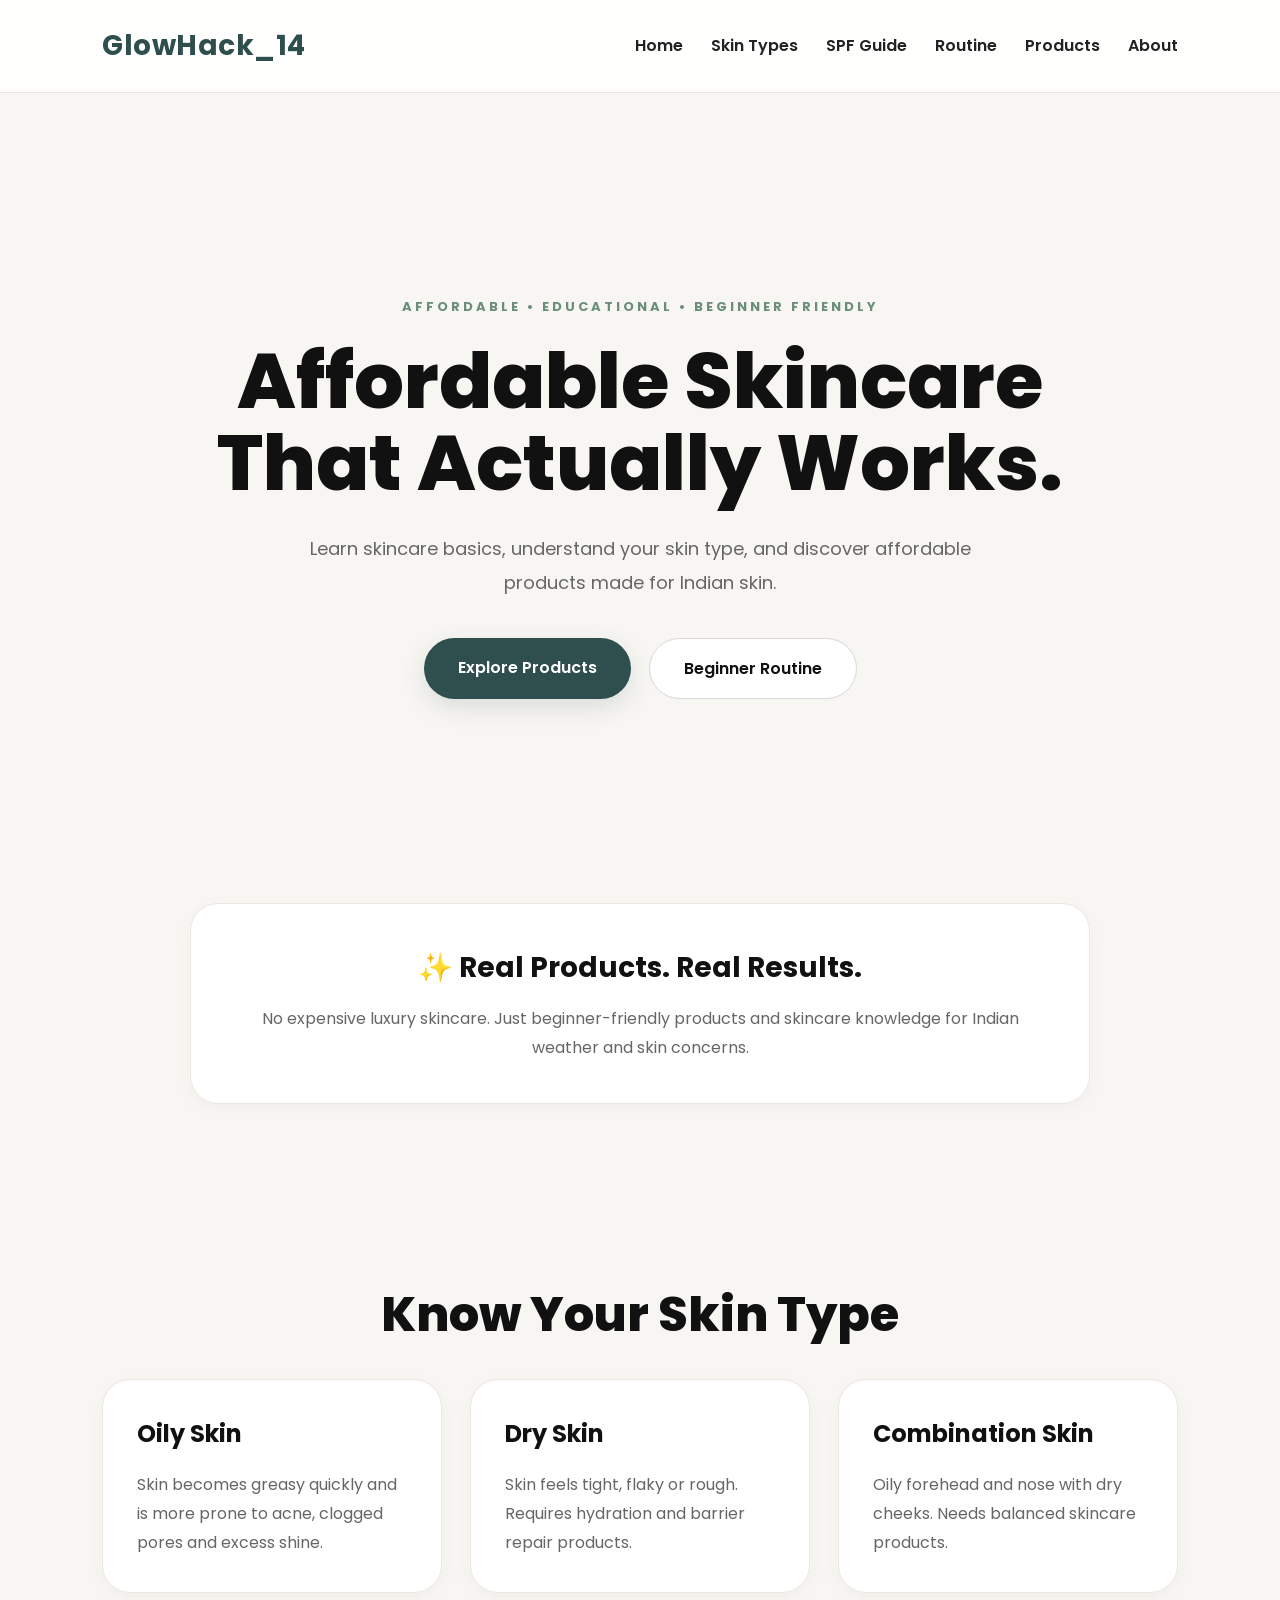
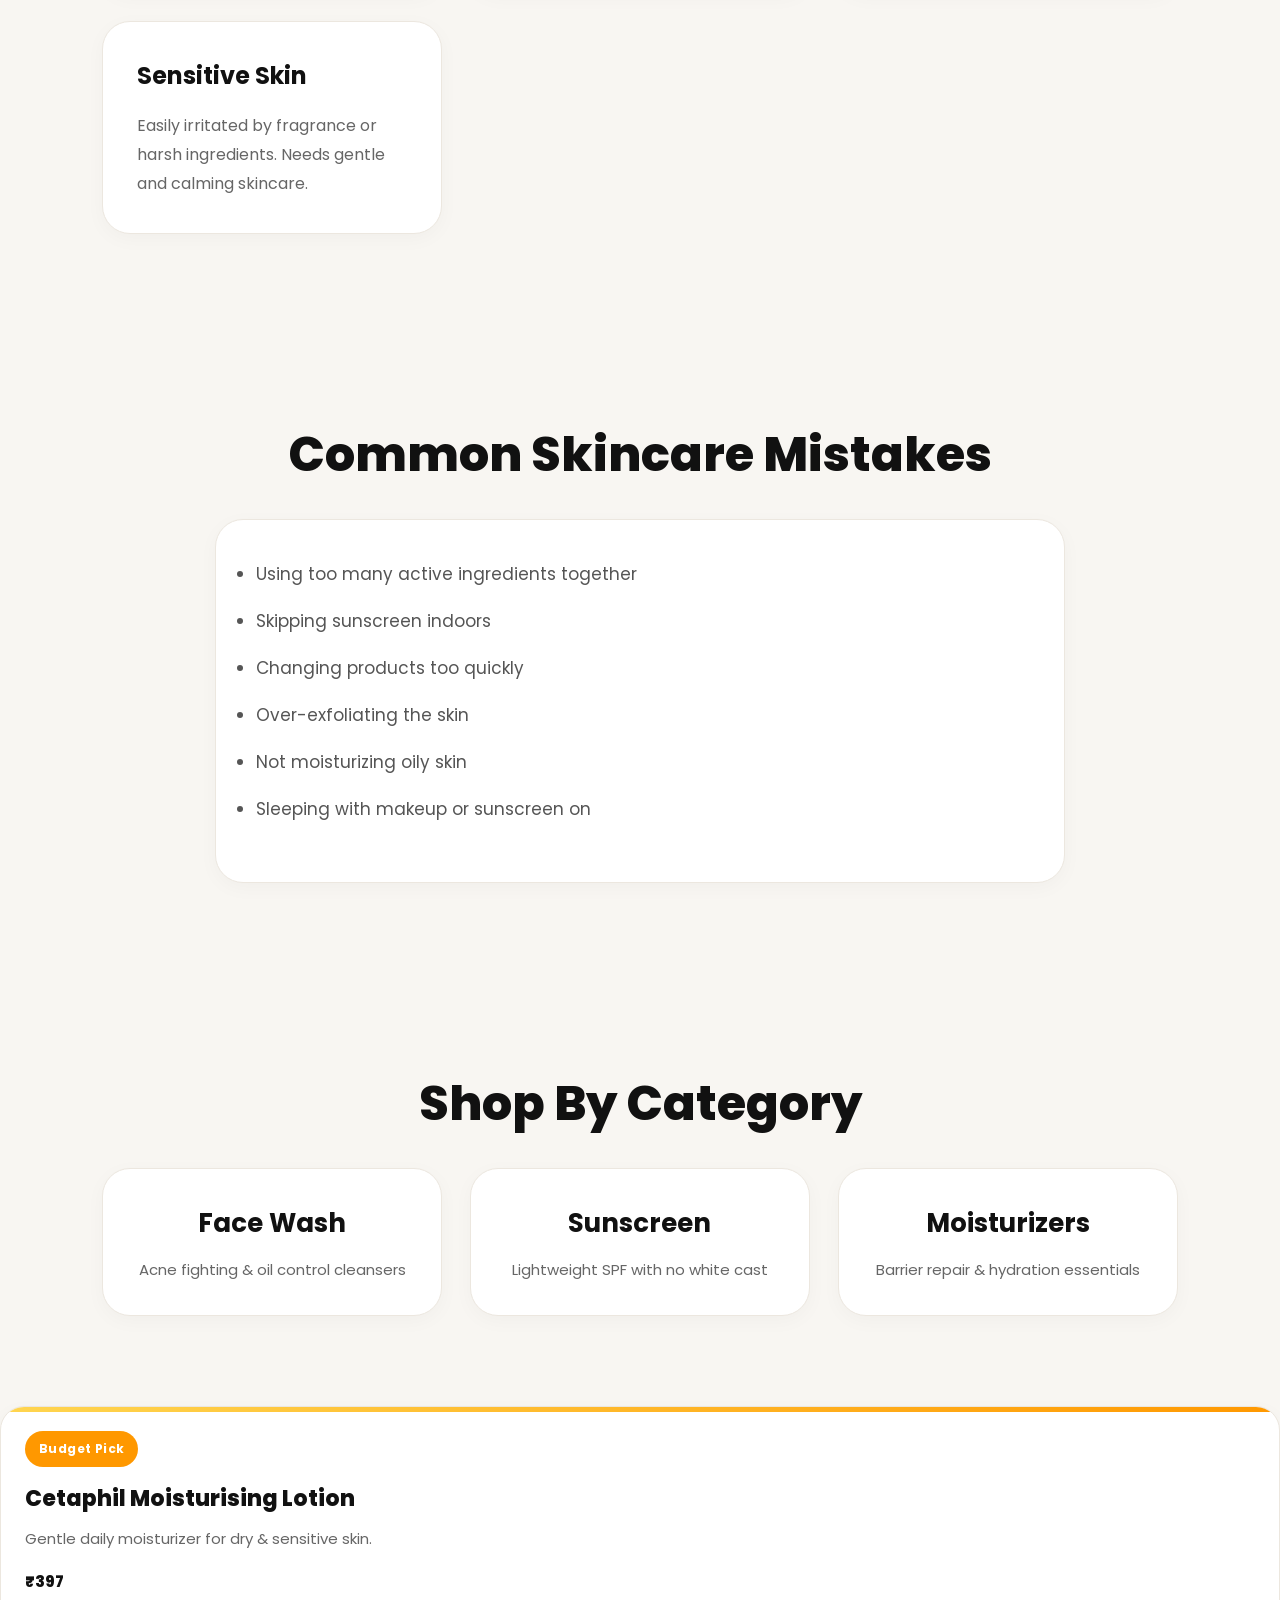
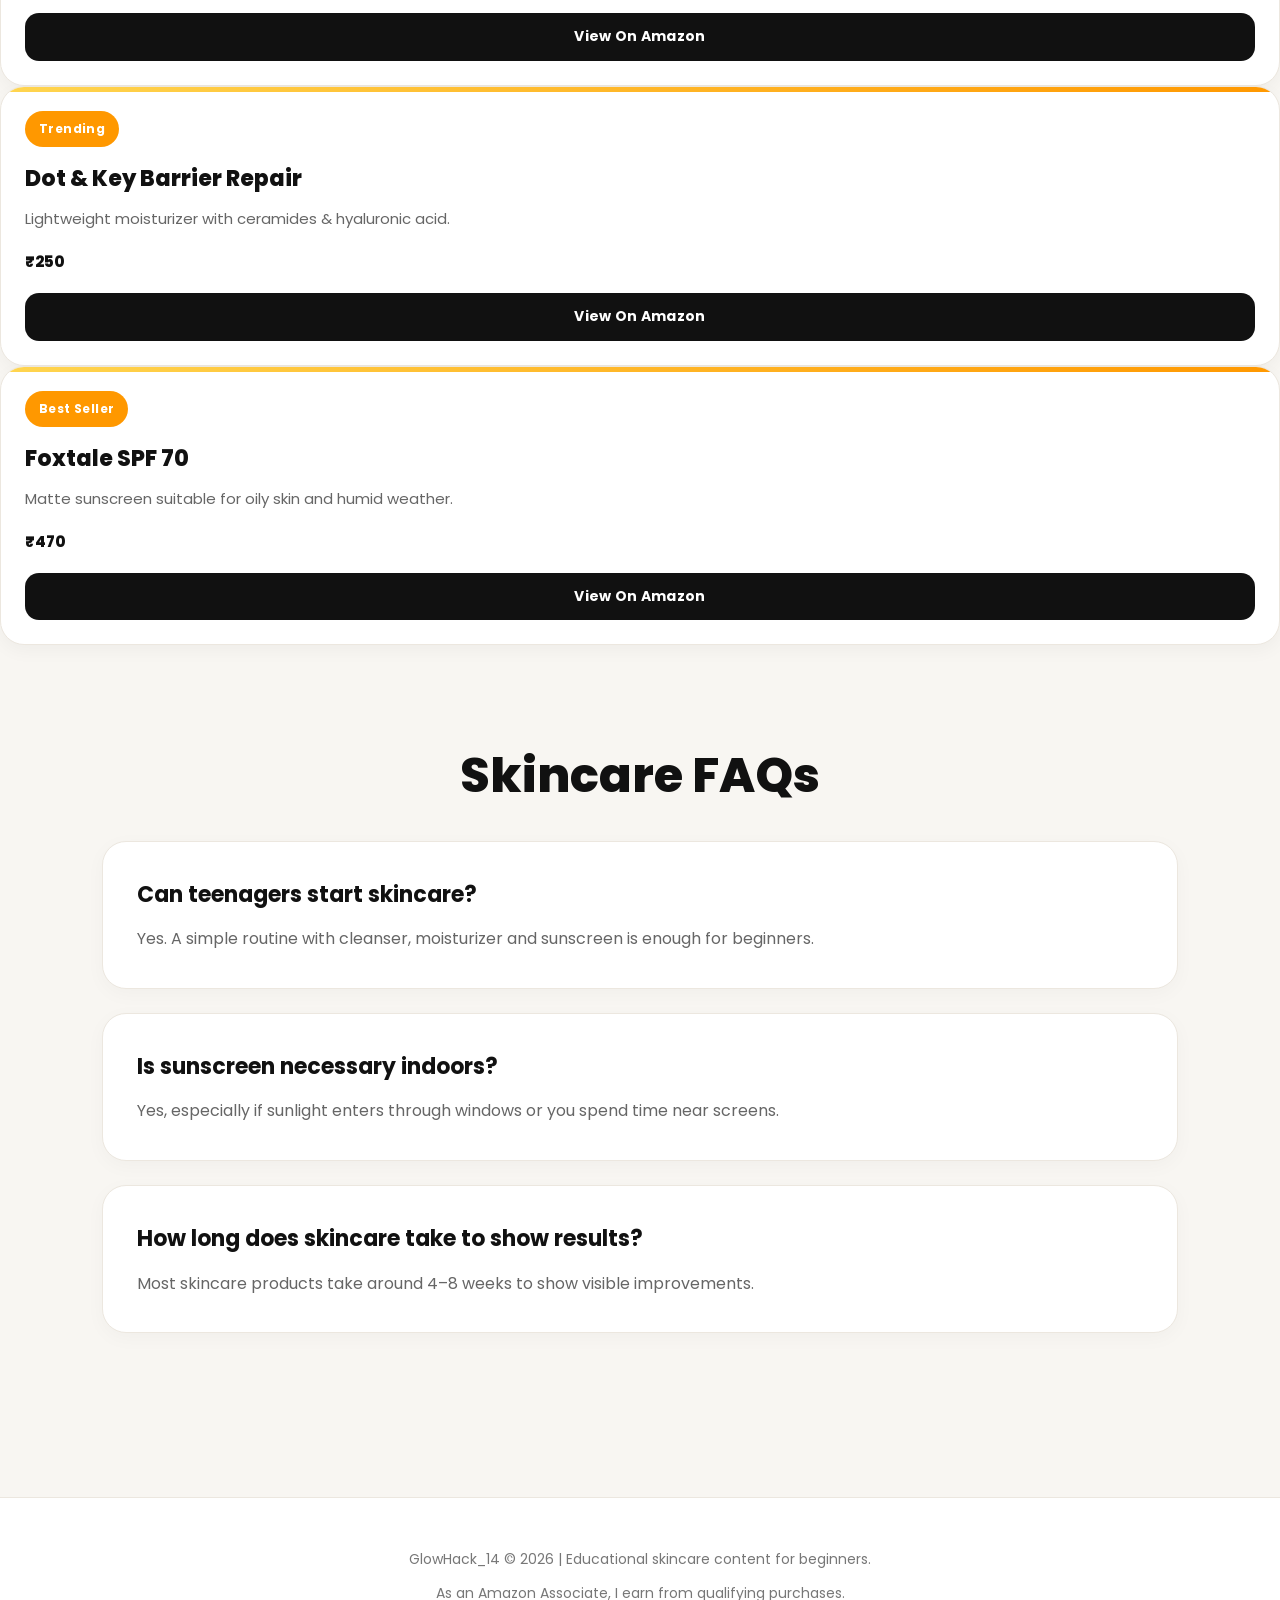
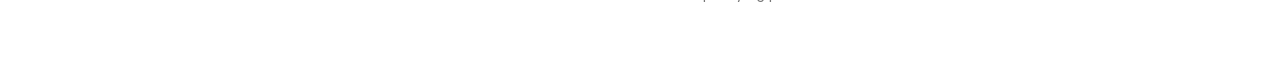
==== index.html @ ea4baa18 "changed css and added new file" ====
<!DOCTYPE html>
<html lang="en">

<head>

  <meta charset="UTF-8">

  <meta name="viewport" content="width=device-width, initial-scale=1.0">

  <title>GlowHack_14 | Affordable Skincare</title>

  <meta name="description"
    content="Affordable skincare recommendations for Indian skin. Learn about skin types, SPF, beginner skincare routines and budget friendly skincare products.">

  <!-- CSS -->
  <link rel="stylesheet" href="style.css">

  <!-- Google Fonts -->
  <link rel="preconnect" href="https://fonts.googleapis.com">

  <link rel="preconnect" href="https://fonts.gstatic.com" crossorigin>

  <link
    href="https://fonts.googleapis.com/css2?family=Poppins:wght@300;400;500;600;700&display=swap"
    rel="stylesheet">

</head>

<body>

  <!-- NAVBAR -->
  <header>

    <nav class="navbar">

      <h1 class="logo">GlowHack_14</h1>

      <div class="nav-links">

        <a href="index.html">Home</a>

        <a href="#skin-types">Skin Types</a>

        <a href="#spf-guide">SPF Guide</a>

        <a href="#routine">Routine</a>

        <a href="#products">Products</a>

        <a href="about.html">About</a>

      </div>

    </nav>

  </header>

  <!-- HERO SECTION -->
  <section class="hero">

    <div class="hero-content">

      <p class="mini-text">
        AFFORDABLE • EDUCATIONAL • BEGINNER FRIENDLY
      </p>

      <h1>
        Affordable Skincare <br>
        That Actually Works.
      </h1>

      <p class="hero-description">

        Learn skincare basics, understand your skin type,
        and discover affordable products made for Indian skin.

      </p>

      <div class="hero-buttons">

        <a href="#products" class="hero-btn">
          Explore Products
        </a>

        <a href="#routine" class="secondary-btn">
          Beginner Routine
        </a>

      </div>

    </div>

  </section>

  <!-- TRUST SECTION -->
  <section class="trust-section">

    <div class="trust-box">

      <h3>✨ Real Products. Real Results.</h3>

      <p>

        No expensive luxury skincare.
        Just beginner-friendly products and skincare knowledge
        for Indian weather and skin concerns.

      </p>

    </div>

  </section>

  <!-- SKIN TYPES -->
  <section class="skin-types" id="skin-types">

    <h2>Know Your Skin Type</h2>

    <div class="skin-grid">

      <div class="skin-card">

        <h3>Oily Skin</h3>

        <p>
          Skin becomes greasy quickly and is more prone to acne,
          clogged pores and excess shine.
        </p>

      </div>

      <div class="skin-card">

        <h3>Dry Skin</h3>

        <p>
          Skin feels tight, flaky or rough.
          Requires hydration and barrier repair products.
        </p>

      </div>

      <div class="skin-card">

        <h3>Combination Skin</h3>

        <p>
          Oily forehead and nose with dry cheeks.
          Needs balanced skincare products.
        </p>

      </div>

      <div class="skin-card">

        <h3>Sensitive Skin</h3>

        <p>
          Easily irritated by fragrance or harsh ingredients.
          Needs gentle and calming skincare.
        </p>

      </div>

    </div>

  </section>

  <!-- COMMON MISTAKES -->
  <section class="mistakes">

    <h2>Common Skincare Mistakes</h2>

    <ul>

      <li>Using too many active ingredients together</li>

      <li>Skipping sunscreen indoors</li>

      <li>Changing products too quickly</li>

      <li>Over-exfoliating the skin</li>

      <li>Not moisturizing oily skin</li>

      <li>Sleeping with makeup or sunscreen on</li>

    </ul>

  </section>

  <section class="categories">
  <h2>Shop By Category</h2>
  <div class="categories-grid">
    
    <div class="category-card">
      <h3><a href="/face-wash">Face Wash</a></h3>
      <p>Acne fighting & oil control cleansers</p>
    </div>
    
    <div class="category-card">
      <h3><a href="/sunscreen">Sunscreen</a></h3>
      <p>Lightweight SPF with no white cast</p>
    </div>
    
    <div class="category-card">
      <h3><a href="/moisturizers">Moisturizers</a></h3>
      <p>Barrier repair & hydration essentials</p>
    </div>
    
  </div>
</section>

      <!-- PRODUCT 1 -->
      <div class="product-card">

        <span class="badge">Budget Pick</span>

        <h3>Cetaphil Moisturising Lotion</h3>

        <p>
          Gentle daily moisturizer for dry &
          sensitive skin.
        </p>

        <p class="price">₹397</p>

        <a href="https://amzn.to/4wBRf2E"
          class="buy-btn"
          target="_blank">

          View On Amazon

        </a>

      </div>

      <!-- PRODUCT 2 -->
      <div class="product-card">

        <span class="badge">Trending</span>

        <h3>Dot & Key Barrier Repair</h3>

        <p>
          Lightweight moisturizer with ceramides &
          hyaluronic acid.
        </p>

        <p class="price">₹250</p>

        <a href="https://amzn.to/4nBmJSo"
          class="buy-btn"
          target="_blank">

          View On Amazon

        </a>

      </div>

      <!-- PRODUCT 3 -->
      <div class="product-card">

        <span class="badge">Best Seller</span>

        <h3>Foxtale SPF 70</h3>

        <p>
          Matte sunscreen suitable for oily skin
          and humid weather.
        </p>

        <p class="price">₹470</p>

        <a href="https://amzn.to/4tNO1Xl"
          class="buy-btn"
          target="_blank">

          View On Amazon

        </a>

      </div>

    </div>

  </section>

  <!-- FAQ SECTION -->
  <section class="faq">

    <h2>Skincare FAQs</h2>

    <div class="faq-box">

      <h3>Can teenagers start skincare?</h3>

      <p>
        Yes. A simple routine with cleanser,
        moisturizer and sunscreen is enough for beginners.
      </p>

    </div>

    <div class="faq-box">

      <h3>Is sunscreen necessary indoors?</h3>

      <p>
        Yes, especially if sunlight enters through windows
        or you spend time near screens.
      </p>

    </div>

    <div class="faq-box">

      <h3>How long does skincare take to show results?</h3>

      <p>
        Most skincare products take around 4–8 weeks
        to show visible improvements.
      </p>

    </div>

  </section>

  <!-- FOOTER -->
  <footer>

    <p>

      GlowHack_14 © 2026 |
      Educational skincare content for beginners.

    </p>

    <p>

      As an Amazon Associate, I earn from qualifying purchases.

    </p>

  </footer>

  <!-- JS -->
  <script src="script.js"></script>

</body>

</html>
---- style.css ----
@import url('https://fonts.googleapis.com/css2?family=Poppins:wght@400;500;600;700;800&display=swap');

/* =========================
   RESET
========================= */

*{
  margin:0;
  padding:0;
  box-sizing:border-box;
}

html{
  scroll-behavior:smooth;
}

body{
  font-family:'Poppins',sans-serif;
  background:#f8f6f2;
  color:#111;
  overflow-x:hidden;
  line-height:1.7;
}

/* =========================
   NAVBAR
========================= */

.navbar{
  width:100%;
  display:flex;
  justify-content:space-between;
  align-items:center;
  padding:22px 8%;
  background:rgba(255,255,255,0.92);
  backdrop-filter:blur(12px);
  position:sticky;
  top:0;
  z-index:1000;
  border-bottom:1px solid #ece7df;
}

.logo{
  font-size:28px;
  font-weight:700;
  color:#2f4f4f;
  letter-spacing:0.5px;
}

.nav-links{
  display:flex;
  gap:28px;
}

.nav-links a{
  text-decoration:none;
  color:#222;
  font-weight:600;
  transition:0.3s ease;
  position:relative;
}

.nav-links a:hover{
  color:#486b6b;
}

/* =========================
   HERO
========================= */

.hero{
  min-height:90vh;
  display:flex;
  justify-content:center;
  align-items:center;
  text-align:center;
  padding:100px 8%;
}

.hero-content{
  max-width:950px;
}

.mini-text{
  letter-spacing:3px;
  color:#6b8e7a;
  font-size:13px;
  font-weight:700;
  margin-bottom:22px;
}

.hero h1{
  font-size:78px;
  line-height:1.05;
  margin-bottom:28px;
  color:#111;
  font-weight:800;
}

.hero-description{
  font-size:18px;
  color:#666;
  line-height:1.9;
  max-width:700px;
  margin:auto;
}

/* =========================
   HERO BUTTONS
========================= */

.hero-buttons{
  display:flex;
  justify-content:center;
  gap:18px;
  margin-top:38px;
  flex-wrap:wrap;
}

.hero-btn{
  padding:16px 34px;
  border-radius:50px;
  text-decoration:none;
  background:#2f4f4f;
  color:white;
  font-weight:600;
  transition:0.3s ease;
  box-shadow:0 8px 25px rgba(47,79,79,0.15);
}

.hero-btn:hover{
  background:#486b6b;
  transform:translateY(-3px);
}

.secondary-btn{
  padding:16px 34px;
  border-radius:50px;
  text-decoration:none;
  border:1px solid #d7d7d7;
  color:#111;
  font-weight:600;
  transition:0.3s ease;
  background:white;
}

.secondary-btn:hover{
  background:#111;
  color:white;
}

/* =========================
   GENERAL SECTIONS
========================= */

.skin-types,
.spf-guide,
.routine-table,
.mistakes,
.categories,
.featured-products,
.faq{
  padding:90px 8%;
}

.skin-types h2,
.spf-guide h2,
.routine-table h2,
.mistakes h2,
.categories h2,
.featured-products h2,
.faq h2{
  text-align:center;
  font-size:48px;
  margin-bottom:24px;
  color:#111;
  font-weight:800;
}

/* =========================
   SUBTITLE
========================= */

.section-subtitle{
  text-align:center;
  color:#666;
  margin-bottom:55px;
  font-size:18px;
  font-weight:500;
}

/* =========================
   TRUST SECTION
========================= */

.trust-section{
  padding:0 8% 80px;
}

.trust-box{
  background:white;
  border:1px solid #ece7df;
  padding:40px;
  border-radius:28px;
  max-width:900px;
  margin:auto;
  text-align:center;
  box-shadow:0 5px 20px rgba(0,0,0,0.03);
}

.trust-box h3{
  font-size:28px;
  margin-bottom:14px;
}

.trust-box p{
  color:#666;
  line-height:1.8;
  font-size:16px;
}

/* =========================
   TABLES
========================= */

table{
  width:100%;
  border-collapse:collapse;
  background:white;
  border-radius:22px;
  overflow:hidden;
  box-shadow:0 5px 20px rgba(0,0,0,0.03);
}

th{
  background:#2f4f4f;
  color:white;
  padding:20px;
  font-size:16px;
  font-weight:700;
}

td{
  padding:18px;
  border-bottom:1px solid #ece7df;
  text-align:center;
  color:#555;
}

tr:last-child td{
  border-bottom:none;
}

/* =========================
   PRODUCT GRID - UPDATED
========================= */

.product-grid{
  display:grid;
  grid-template-columns:repeat(auto-fit,minmax(260px,1fr));
  gap:24px;
}

/* =========================
   PRODUCT CARD - UPDATED
========================= */

.product-card{
  position:relative;
  overflow:hidden;
  background:white;
  border:1px solid #ece7df;
  border-radius:24px;
  padding:24px;
  transition:0.35s ease;
  box-shadow:0 6px 18px rgba(0,0,0,0.04);
}

.product-card::before{
  content:"";
  position:absolute;
  top:0;
  left:0;
  width:100%;
  height:5px;
  background:linear-gradient(to right,#ffd54f,#ff9800);
}

.product-card:hover{
  transform:translateY(-8px);
  box-shadow:0 16px 35px rgba(0,0,0,0.08);
}

/* =========================
   BADGES
========================= */

.badge{
  display:inline-block;
  padding:8px 14px;
  border-radius:50px;
  font-size:12px;
  font-weight:700;
  margin-bottom:18px;
  color:white;
  background:#ff9800;
  letter-spacing:0.4px;
}

.blue-badge{
  background:#2196f3;
}

.green-badge{
  background:#43a047;
}

.orange-badge{
  background:#fb8c00;
}

/* =========================
   PRODUCT TITLES - UPDATED
========================= */

.product-card h3{
  font-size:22px;
  line-height:1.3;
  margin-bottom:12px;
  color:#111;
  font-weight:800;
}

/* =========================
   PRODUCT TEXT
========================= */

.product-card p{
  color:#666;
  line-height:1.7;
  font-size:15px;
}

.skin-type{
  font-weight:700;
  color:#2f4f4f !important;
  margin-bottom:10px;
  font-size:14px;
}

/* =========================
   FEATURES
========================= */

.product-features{
  display:flex;
  gap:8px;
  flex-wrap:wrap;
  margin-top:16px;
}

.product-features span{
  background:#f3f5f4;
  border:1px solid #ece7df;
  padding:6px 12px;
  border-radius:40px;
  font-size:12px;
  font-weight:600;
  color:#333;
}

/* =========================
   PRICE - UPDATED
========================= */

.price{
  font-size:28px;
  font-weight:800;
  color:#111 !important;
  margin-top:18px;
}

/* =========================
   BUTTON - UPDATED
========================= */

.buy-btn{
  display:inline-block;
  width:100%;
  margin-top:18px;
  padding:12px 20px;
  border-radius:14px;
  background:#111;
  color:white;
  text-decoration:none;
  font-weight:700;
  text-align:center;
  transition:0.3s ease;
  font-size:14px;
  letter-spacing:0.3px;
}

.buy-btn:hover{
  background:#2f4f4f;
  transform:translateY(-2px);
}

/* =========================
   SKIN GRID
========================= */

.skin-grid{
  display:grid;
  grid-template-columns:repeat(auto-fit,minmax(250px,1fr));
  gap:28px;
}

.skin-card{
  background:white;
  border:1px solid #ece7df;
  border-radius:28px;
  padding:34px;
  transition:0.35s ease;
  box-shadow:0 5px 20px rgba(0,0,0,0.03);
}

.skin-card:hover{
  transform:translateY(-8px);
  box-shadow:0 14px 35px rgba(0,0,0,0.06);
}

.skin-card h3{
  font-size:24px;
  margin-bottom:16px;
}

.skin-card p{
  color:#666;
  line-height:1.8;
}

/* =========================
   CATEGORIES SECTION - NEW
========================= */

.categories-grid{
  display:grid;
  grid-template-columns:repeat(auto-fit,minmax(280px,1fr));
  gap:28px;
}

.category-card{
  background:white;
  border:1px solid #ece7df;
  border-radius:28px;
  padding:32px;
  text-align:center;
  transition:0.35s ease;
  box-shadow:0 5px 20px rgba(0,0,0,0.03);
}

.category-card:hover{
  transform:translateY(-8px);
  box-shadow:0 14px 35px rgba(0,0,0,0.06);
}

.category-card h3{
  font-size:26px;
  margin-bottom:12px;
  color:#111;
  font-weight:700;
}

.category-card h3 a{
  color:#111;
  text-decoration:none;
  transition:0.3s ease;
}

.category-card h3 a:hover{
  color:#2f4f4f;
}

.category-card p{
  color:#666;
  font-size:15px;
  line-height:1.7;
}

/* =========================
   TRUST BADGES
========================= */

.trust-badges{
  display:flex;
  justify-content:center;
  gap:16px;
  flex-wrap:wrap;
  margin-top:50px;
}

.trust-item{
  background:white;
  border:2px solid #ece7df;
  padding:14px 22px;
  border-radius:50px;
  font-weight:700;
  font-size:14px;
  color:#2f4f4f;
  box-shadow:0 4px 12px rgba(0,0,0,0.03);
}

/* =========================
   MISTAKES
========================= */

.mistakes ul{
  max-width:850px;
  margin:auto;
  background:white;
  padding:40px;
  border-radius:28px;
  border:1px solid #ece7df;
  box-shadow:0 5px 20px rgba(0,0,0,0.03);
}

.mistakes li{
  margin-bottom:18px;
  color:#555;
  font-size:17px;
}

/* =========================
   FAQ
========================= */

.faq{
  padding-bottom:100px;
}

.faq-box{
  background:white;
  border:1px solid #ece7df;
  padding:34px;
  border-radius:24px;
  margin-bottom:24px;
  box-shadow:0 5px 20px rgba(0,0,0,0.03);
}

.faq-box h3{
  margin-bottom:12px;
  font-size:22px;
}

.faq-box p{
  color:#666;
  line-height:1.8;
}

/* =========================
   FOOTER
========================= */

footer{
  padding:50px 8%;
  text-align:center;
  color:#777;
  font-size:14px;
  border-top:1px solid #ece7df;
  margin-top:40px;
  background:white;
}

footer p{
  margin-bottom:10px;
}

/* =========================
   MOBILE
========================= */

@media(max-width:768px){

  .navbar{
    flex-direction:column;
    gap:18px;
    padding:20px 6%;
  }

  .nav-links{
    flex-wrap:wrap;
    justify-content:center;
    gap:16px;
  }

  .hero{
    padding-top:100px;
    min-height:auto;
  }

  .hero h1{
    font-size:46px;
    line-height:1.2;
  }

  .hero-description{
    font-size:16px;
  }

  .hero-buttons{
    flex-direction:column;
    align-items:center;
  }

  .skin-types h2,
  .spf-guide h2,
  .routine-table h2,
  .mistakes h2,
  .categories h2,
  .featured-products h2,
  .faq h2{
    font-size:34px;
    line-height:1.2;
  }

  .section-subtitle{
    font-size:15px;
    padding:0 10px;
    margin-bottom:34px;
  }

  .trust-box{
    padding:28px;
  }

  .product-grid,
  .categories-grid{
    grid-template-columns:1fr;
  }

  .product-card,
  .category-card{
    padding:22px;
    border-radius:20px;
  }

  .product-card h3,
  .category-card h3{
    font-size:20px;
    line-height:1.3;
  }

  .product-card p,
  .category-card p{
    font-size:14px;
    line-height:1.7;
  }

  .skin-type{
    font-size:13px;
  }

  .product-features{
    gap:6px;
  }

  .product-features span{
    font-size:11px;
    padding:6px 10px;
  }

  .price{
    font-size:24px;
  }

  .buy-btn{
    width:100%;
    padding:12px;
    font-size:13px;
  }

  .trust-badges{
    flex-direction:column;
    align-items:center;
    gap:12px;
  }

  .trust-item{
    width:100%;
    text-align:center;
    font-size:13px;
  }

  .product-card,
  .skin-card,
  .faq-box{
    padding:20px;
  }

  table{
    display:block;
    overflow-x:auto;
  }

}
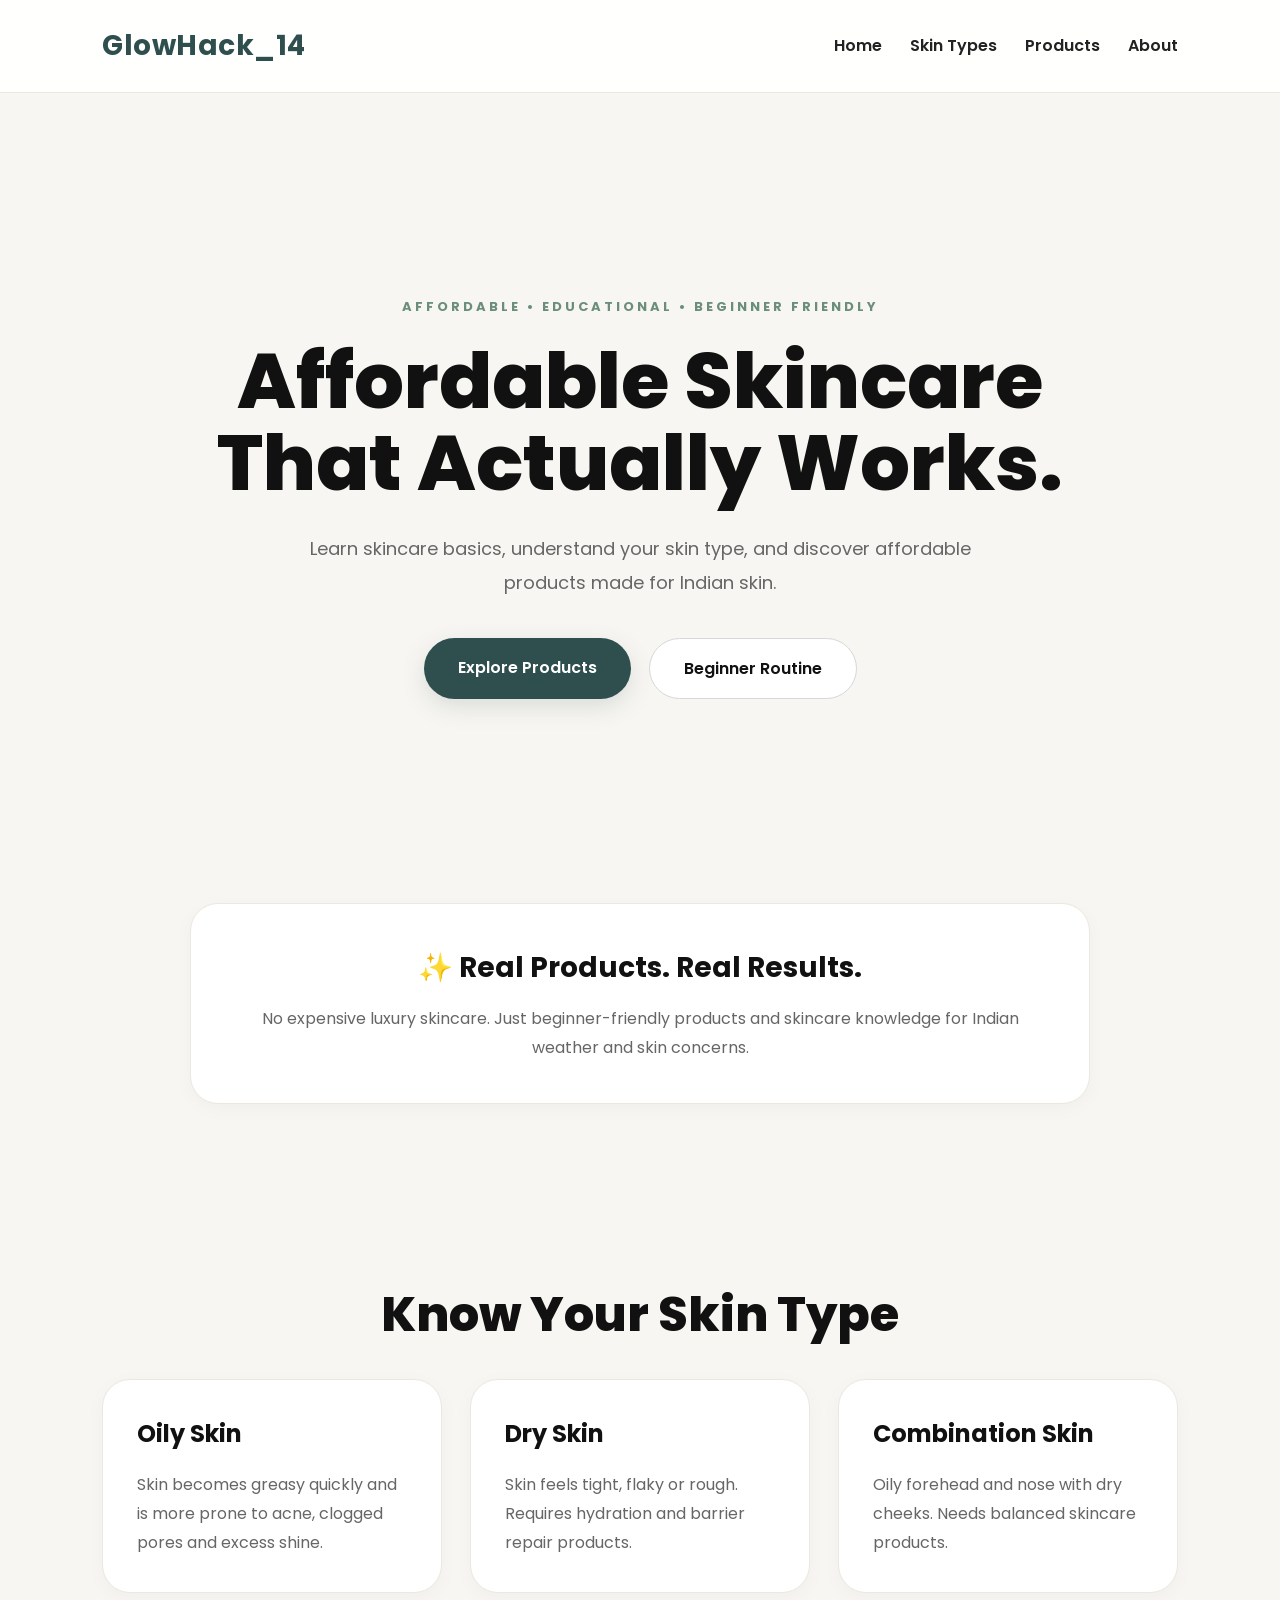
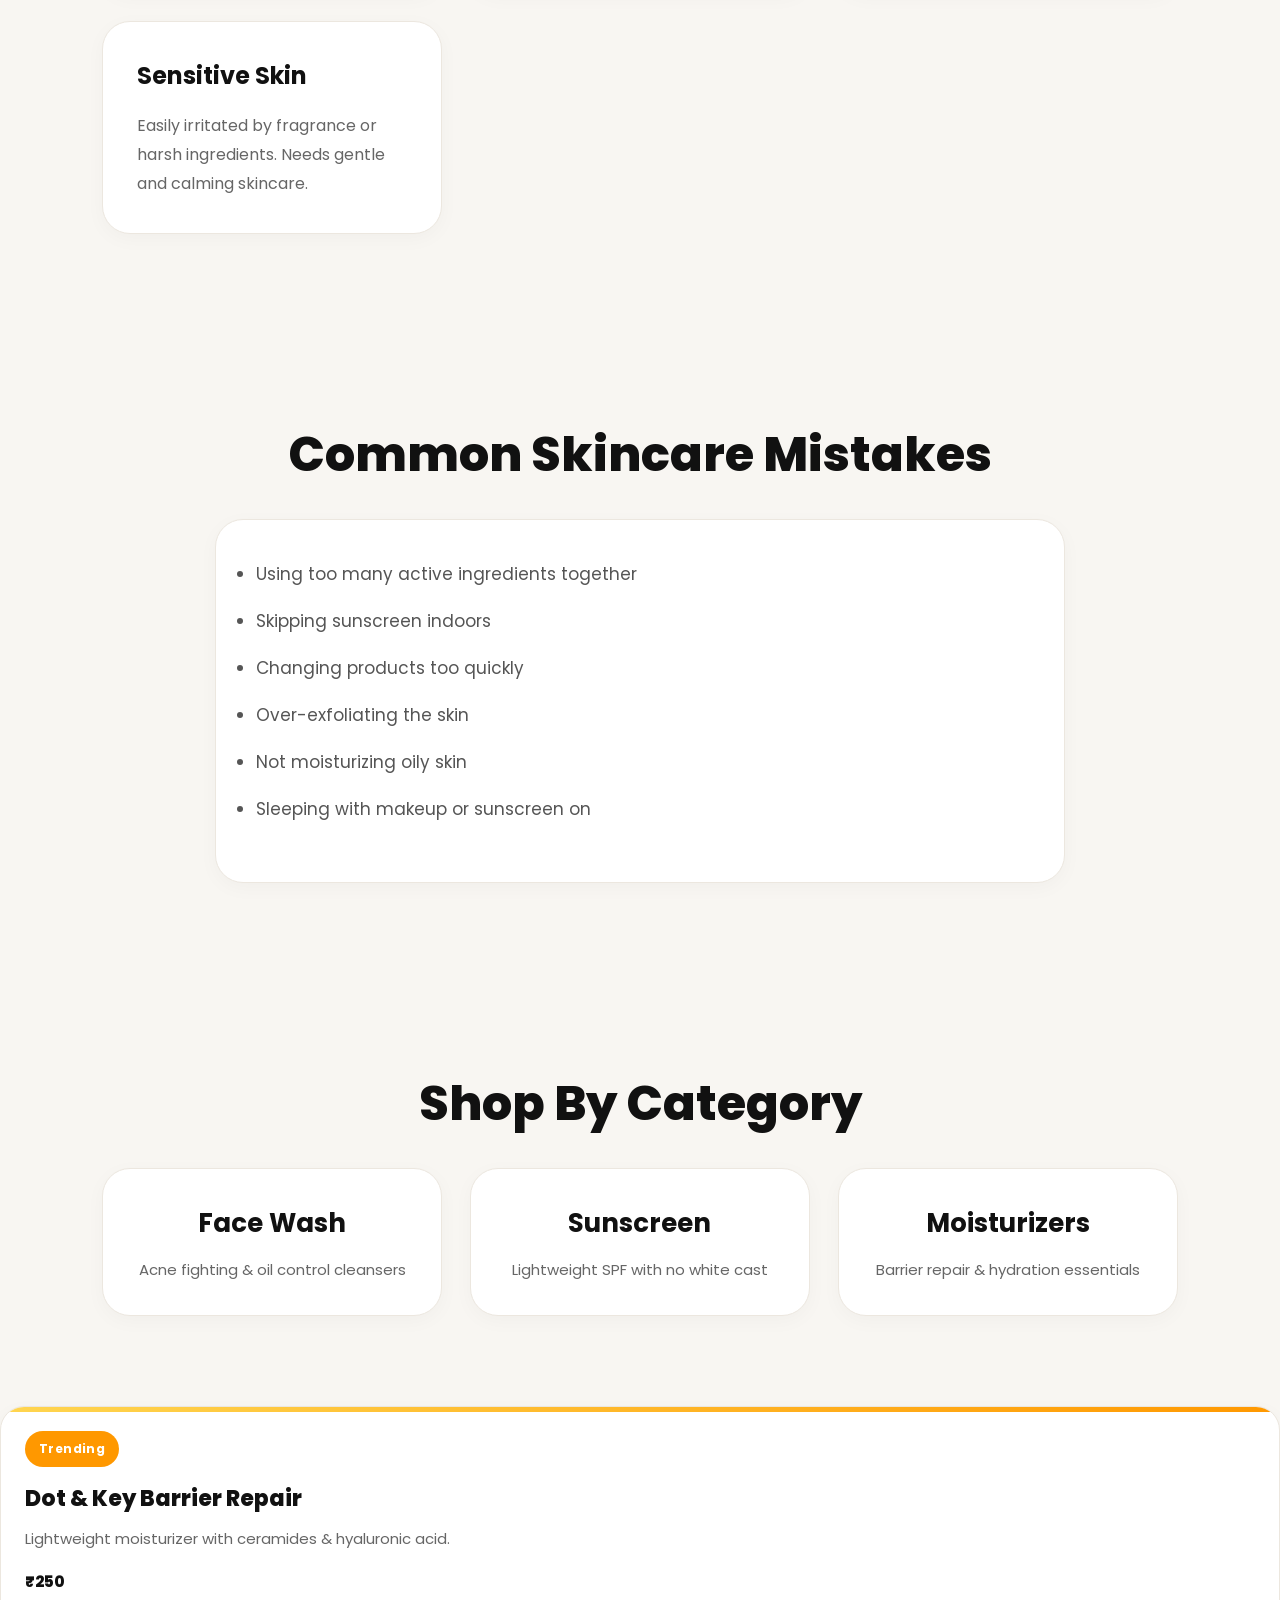
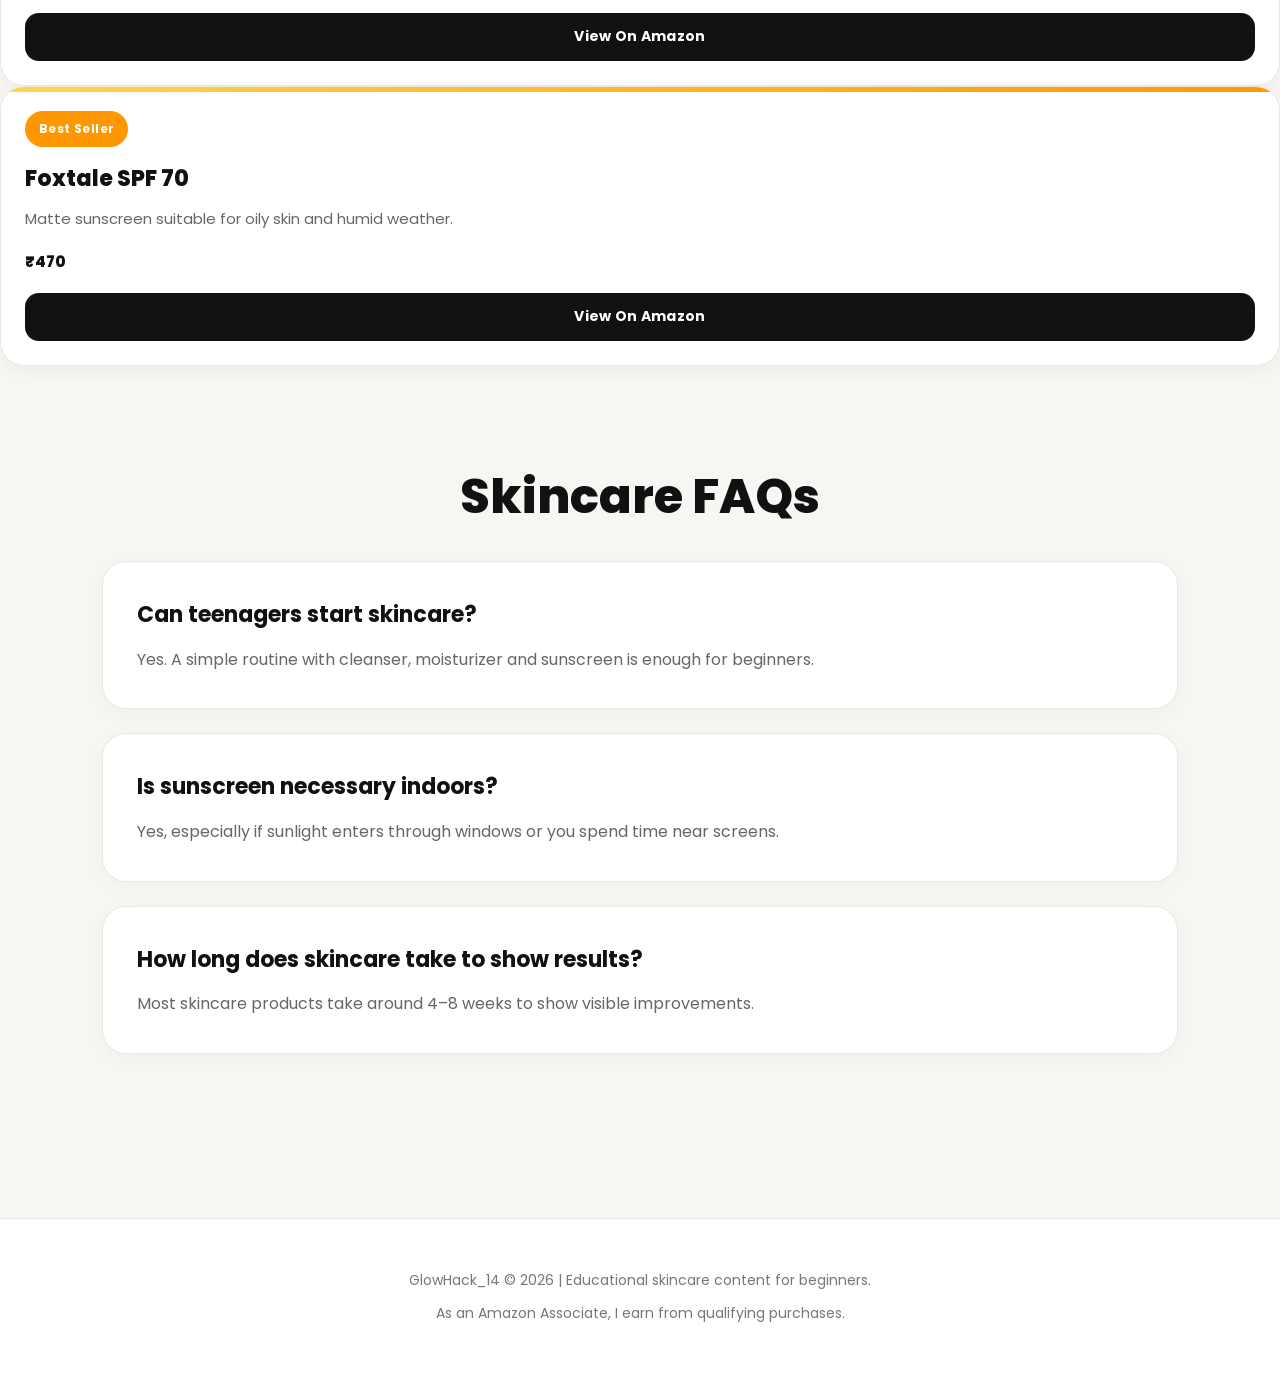
==== commit 97e4b309: "changed the navebar" ====
--- a/index.html
+++ b/index.html
@@ -29,31 +29,27 @@
 <body>
 
   <!-- NAVBAR -->
-  <header>
-
-    <nav class="navbar">
-
-      <h1 class="logo">GlowHack_14</h1>
-
-      <div class="nav-links">
-
-        <a href="index.html">Home</a>
-
-        <a href="#skin-types">Skin Types</a>
-
-        <a href="#spf-guide">SPF Guide</a>
-
-        <a href="#routine">Routine</a>
-
-        <a href="#products">Products</a>
-
-        <a href="about.html">About</a>
-
-      </div>
-
-    </nav>
-
-  </header>
+<header>
+
+  <nav class="navbar">
+
+    <h1 class="logo">GlowHack_14</h1>
+
+    <div class="nav-links">
+
+      <a href="index.html">Home</a>
+
+      <a href="#skin-types">Skin Types</a>
+
+      <a href="#products">Products</a>
+
+      <a href="about.html">About</a>
+
+    </div>
+
+  </nav>
+
+</header>
 
   <!-- HERO SECTION -->
   <section class="hero">
@@ -189,52 +185,51 @@
 
   </section>
 
-  <section class="categories">
+ <section class="categories" id="products">
+
   <h2>Shop By Category</h2>
+
   <div class="categories-grid">
-    
+
     <div class="category-card">
-      <h3><a href="/face-wash">Face Wash</a></h3>
-      <p>Acne fighting & oil control cleansers</p>
-    </div>
-    
+
+      <h3>
+        <a href="face-wash.html">Face Wash</a>
+      </h3>
+
+      <p>
+        Acne fighting & oil control cleansers
+      </p>
+
+    </div>
+
     <div class="category-card">
-      <h3><a href="/sunscreen">Sunscreen</a></h3>
-      <p>Lightweight SPF with no white cast</p>
-    </div>
-    
+
+      <h3>
+        <a href="sunscreen.html">Sunscreen</a>
+      </h3>
+
+      <p>
+        Lightweight SPF with no white cast
+      </p>
+
+    </div>
+
     <div class="category-card">
-      <h3><a href="/moisturizers">Moisturizers</a></h3>
-      <p>Barrier repair & hydration essentials</p>
-    </div>
-    
+
+      <h3>
+        <a href="moisturizer.html">Moisturizers</a>
+      </h3>
+
+      <p>
+        Barrier repair & hydration essentials
+      </p>
+
+    </div>
+
   </div>
+
 </section>
-
-      <!-- PRODUCT 1 -->
-      <div class="product-card">
-
-        <span class="badge">Budget Pick</span>
-
-        <h3>Cetaphil Moisturising Lotion</h3>
-
-        <p>
-          Gentle daily moisturizer for dry &
-          sensitive skin.
-        </p>
-
-        <p class="price">₹397</p>
-
-        <a href="https://amzn.to/4wBRf2E"
-          class="buy-btn"
-          target="_blank">
-
-          View On Amazon
-
-        </a>
-
-      </div>
-
       <!-- PRODUCT 2 -->
       <div class="product-card">
 
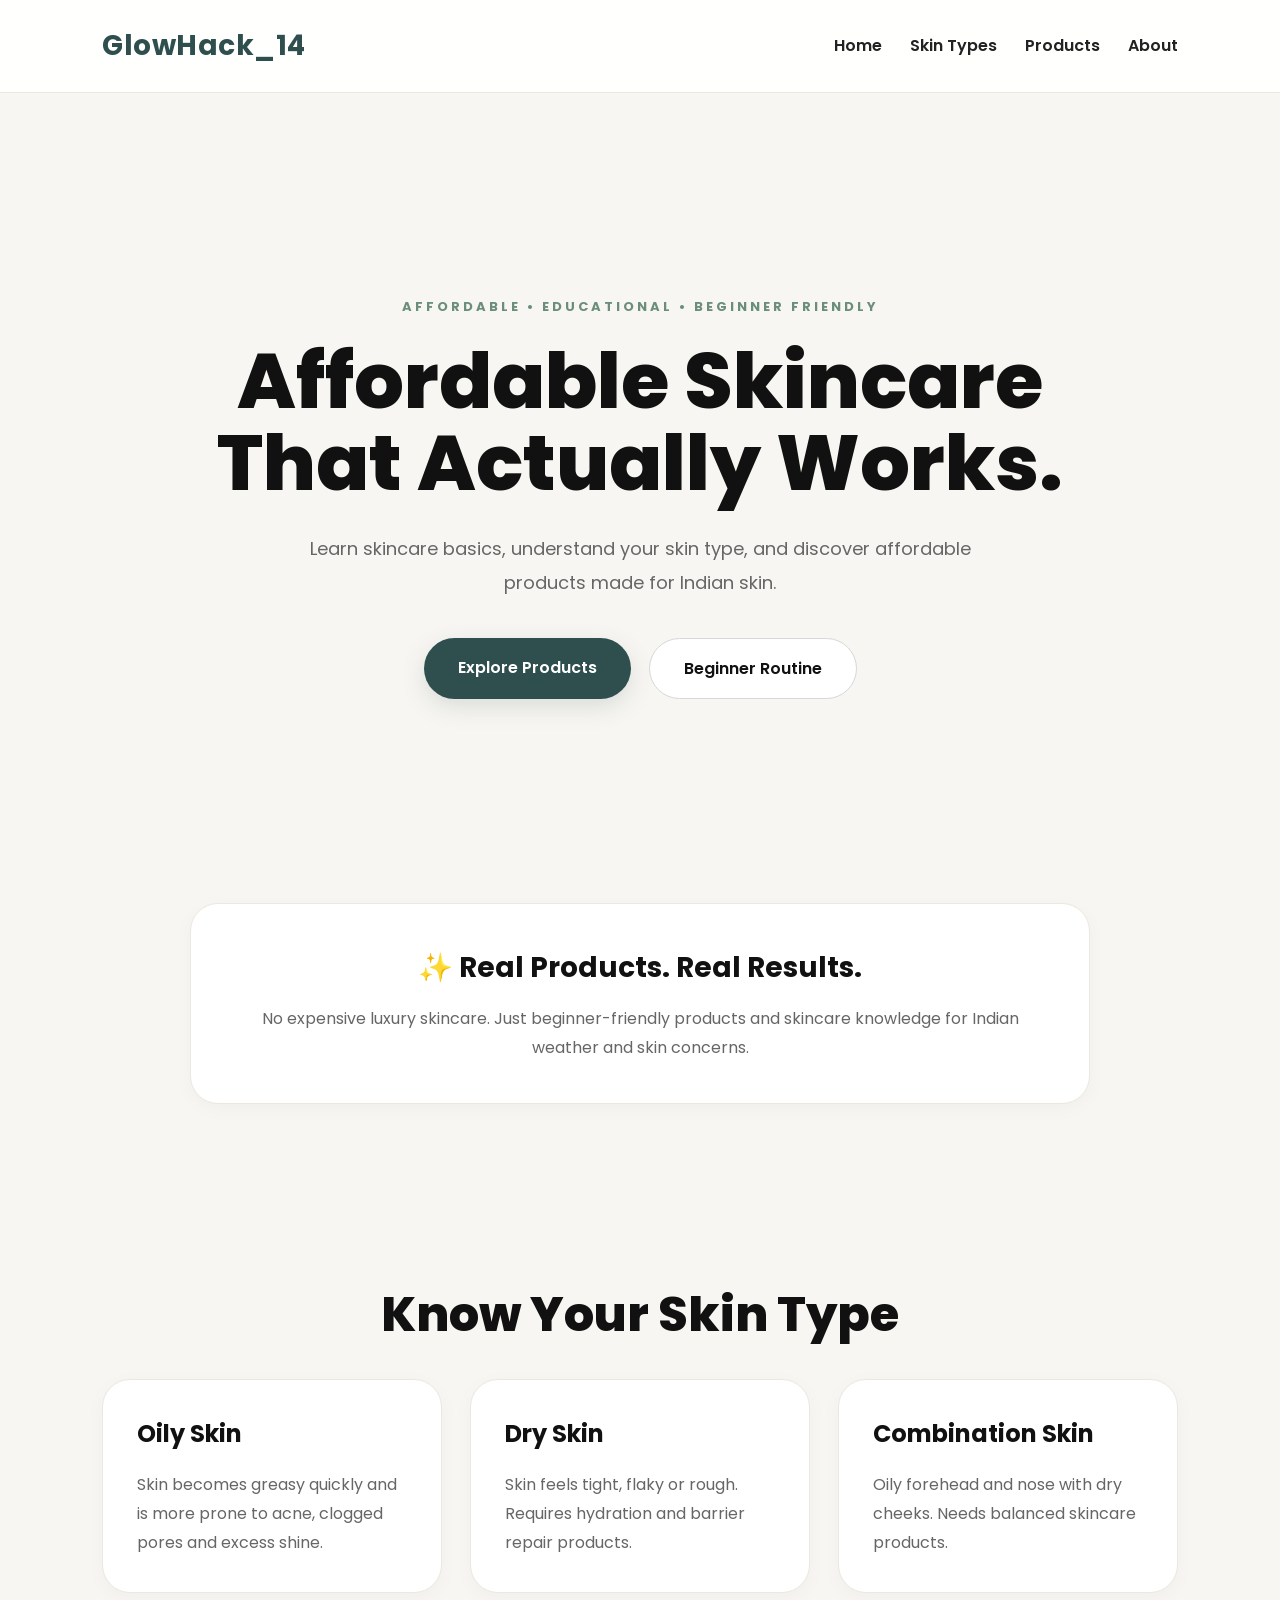
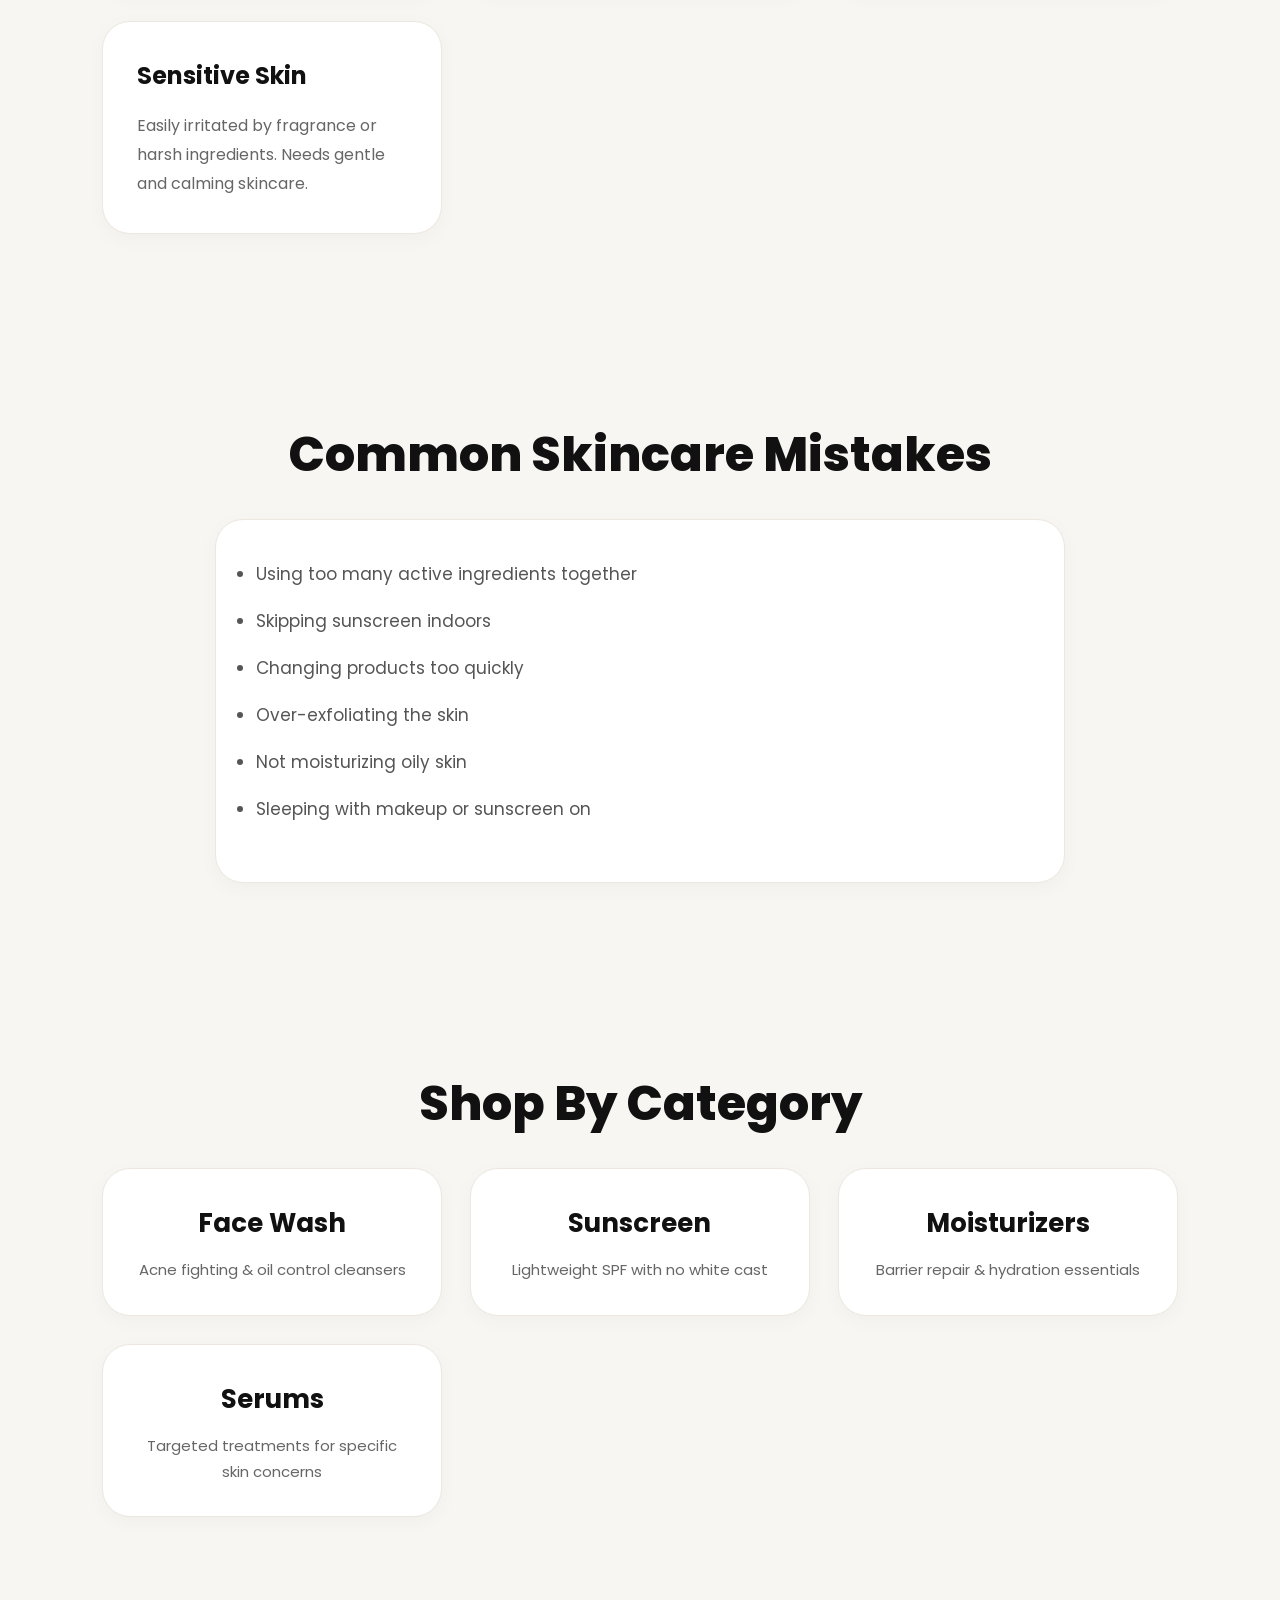
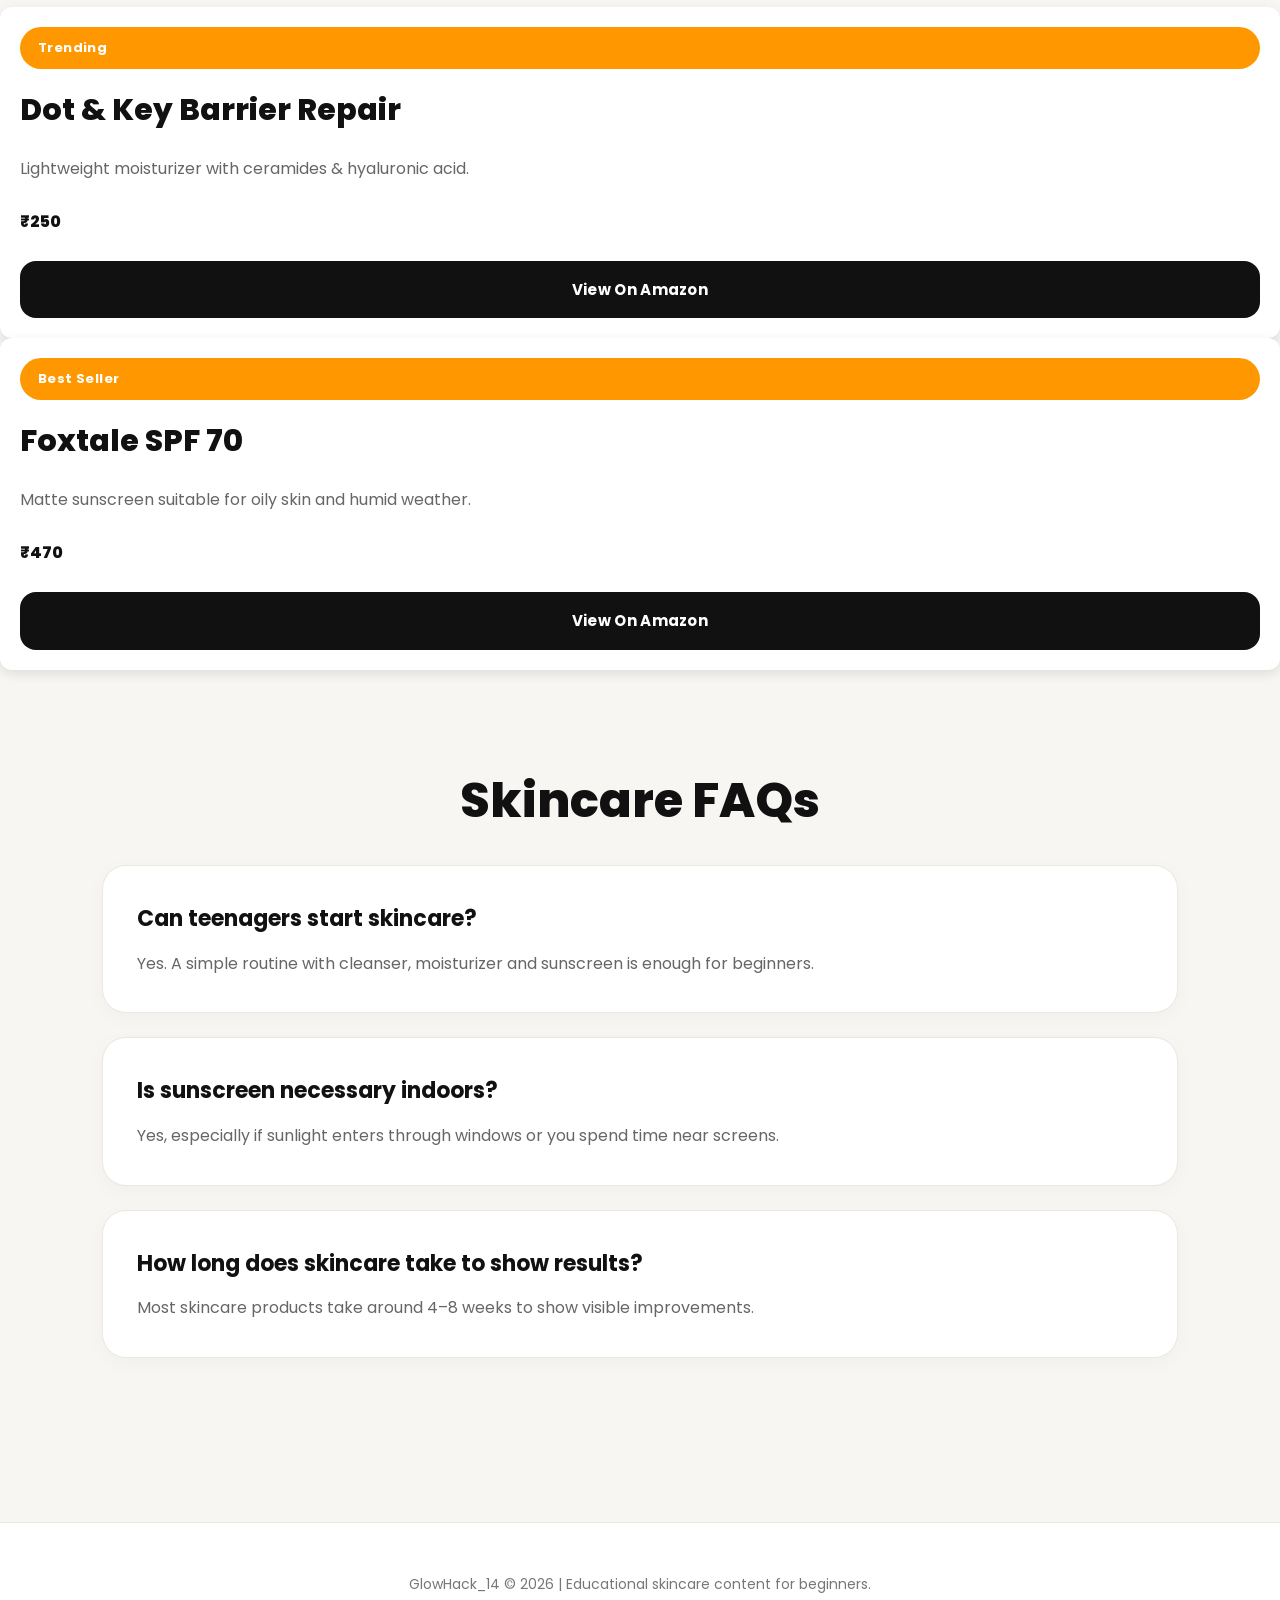
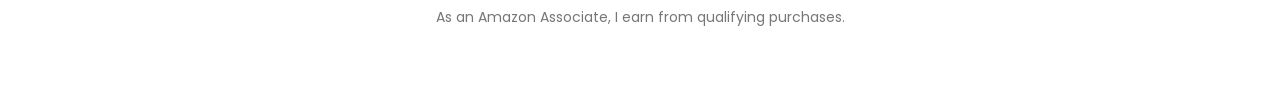
==== commit bb6bb708: "added new file and modified some index" ====
--- a/index.html
+++ b/index.html
@@ -194,7 +194,7 @@
     <div class="category-card">
 
       <h3>
-        <a href="face-wash.html">Face Wash</a>
+        <a href="facewash.html">Face Wash</a>
       </h3>
 
       <p>
@@ -227,6 +227,18 @@
 
     </div>
 
+    <div class="category-card">
+
+      <h3>
+        <a href="serum.html">Serums</a>
+      </h3>
+
+      <p>
+        Targeted treatments for specific skin concerns
+      </p>
+
+    </div>
+
   </div>
 
 </section>
--- a/style.css
+++ b/style.css
@@ -252,43 +252,37 @@
 }
 
 /* =========================
-   PRODUCT GRID - UPDATED
-========================= */
-
-.product-grid{
-  display:grid;
-  grid-template-columns:repeat(auto-fit,minmax(260px,1fr));
-  gap:24px;
-}
-
-/* =========================
-   PRODUCT CARD - UPDATED
-========================= */
-
-.product-card{
-  position:relative;
-  overflow:hidden;
-  background:white;
-  border:1px solid #ece7df;
-  border-radius:24px;
-  padding:24px;
-  transition:0.35s ease;
-  box-shadow:0 6px 18px rgba(0,0,0,0.04);
-}
-
-.product-card::before{
-  content:"";
-  position:absolute;
-  top:0;
-  left:0;
-  width:100%;
-  height:5px;
-  background:linear-gradient(to right,#ffd54f,#ff9800);
-}
-
-.product-card:hover{
-  transform:translateY(-8px);
-  box-shadow:0 16px 35px rgba(0,0,0,0.08);
+   PRODUCT GRID
+========================= */
+
+.product-grid {
+  display: grid;
+  grid-template-columns: repeat(auto-fit, minmax(250px, 1fr));
+  gap: 20px;
+  align-items: stretch;
+}
+
+/* =========================
+   PRODUCT CARD
+========================= */
+
+.product-card {
+  background: #fff;
+  padding: 20px;
+  border-radius: 12px;
+  display: flex;
+  flex-direction: column;
+  justify-content: space-between;
+  height: 100%;
+  box-shadow: 0 4px 12px rgba(0,0,0,0.1);
+}
+
+.product-card h3 {
+  min-height: 50px; /* keeps titles equal height */
+}
+
+.product-card p {
+  flex-grow: 1;
 }
 
 /* =========================
@@ -297,11 +291,11 @@
 
 .badge{
   display:inline-block;
-  padding:8px 14px;
+  padding:10px 18px;
   border-radius:50px;
-  font-size:12px;
-  font-weight:700;
-  margin-bottom:18px;
+  font-size:13px;
+  font-weight:700;
+  margin-bottom:22px;
   color:white;
   background:#ff9800;
   letter-spacing:0.4px;
@@ -320,13 +314,13 @@
 }
 
 /* =========================
-   PRODUCT TITLES - UPDATED
+   PRODUCT TITLES
 ========================= */
 
 .product-card h3{
-  font-size:22px;
+  font-size:30px;
   line-height:1.3;
-  margin-bottom:12px;
+  margin-bottom:14px;
   color:#111;
   font-weight:800;
 }
@@ -337,15 +331,15 @@
 
 .product-card p{
   color:#666;
-  line-height:1.7;
+  line-height:1.8;
+  font-size:16px;
+}
+
+.skin-type{
+  font-weight:700;
+  color:#2f4f4f !important;
+  margin-bottom:12px;
   font-size:15px;
-}
-
-.skin-type{
-  font-weight:700;
-  color:#2f4f4f !important;
-  margin-bottom:10px;
-  font-size:14px;
 }
 
 /* =========================
@@ -354,49 +348,49 @@
 
 .product-features{
   display:flex;
-  gap:8px;
+  gap:10px;
   flex-wrap:wrap;
-  margin-top:16px;
+  margin-top:20px;
 }
 
 .product-features span{
   background:#f3f5f4;
   border:1px solid #ece7df;
-  padding:6px 12px;
+  padding:8px 14px;
   border-radius:40px;
-  font-size:12px;
+  font-size:13px;
   font-weight:600;
   color:#333;
 }
 
 /* =========================
-   PRICE - UPDATED
+   PRICE
 ========================= */
 
 .price{
-  font-size:28px;
+  font-size:36px;
   font-weight:800;
   color:#111 !important;
-  margin-top:18px;
-}
-
-/* =========================
-   BUTTON - UPDATED
+  margin-top:24px;
+}
+
+/* =========================
+   BUTTON
 ========================= */
 
 .buy-btn{
   display:inline-block;
   width:100%;
-  margin-top:18px;
-  padding:12px 20px;
-  border-radius:14px;
+  margin-top:24px;
+  padding:16px 24px;
+  border-radius:16px;
   background:#111;
   color:white;
   text-decoration:none;
   font-weight:700;
   text-align:center;
   transition:0.3s ease;
-  font-size:14px;
+  font-size:15px;
   letter-spacing:0.3px;
 }
 
@@ -640,43 +634,43 @@
 
   .product-card,
   .category-card{
-    padding:22px;
-    border-radius:20px;
+    padding:26px;
+    border-radius:24px;
   }
 
   .product-card h3,
   .category-card h3{
-    font-size:20px;
+    font-size:24px;
     line-height:1.3;
   }
 
   .product-card p,
   .category-card p{
+    font-size:15px;
+    line-height:1.7;
+  }
+
+  .skin-type{
     font-size:14px;
-    line-height:1.7;
-  }
-
-  .skin-type{
-    font-size:13px;
   }
 
   .product-features{
-    gap:6px;
+    gap:8px;
   }
 
   .product-features span{
-    font-size:11px;
-    padding:6px 10px;
+    font-size:12px;
+    padding:7px 12px;
   }
 
   .price{
-    font-size:24px;
+    font-size:30px;
   }
 
   .buy-btn{
     width:100%;
-    padding:12px;
-    font-size:13px;
+    padding:15px;
+    font-size:14px;
   }
 
   .trust-badges{
@@ -694,7 +688,7 @@
   .product-card,
   .skin-card,
   .faq-box{
-    padding:20px;
+    padding:24px;
   }
 
   table{
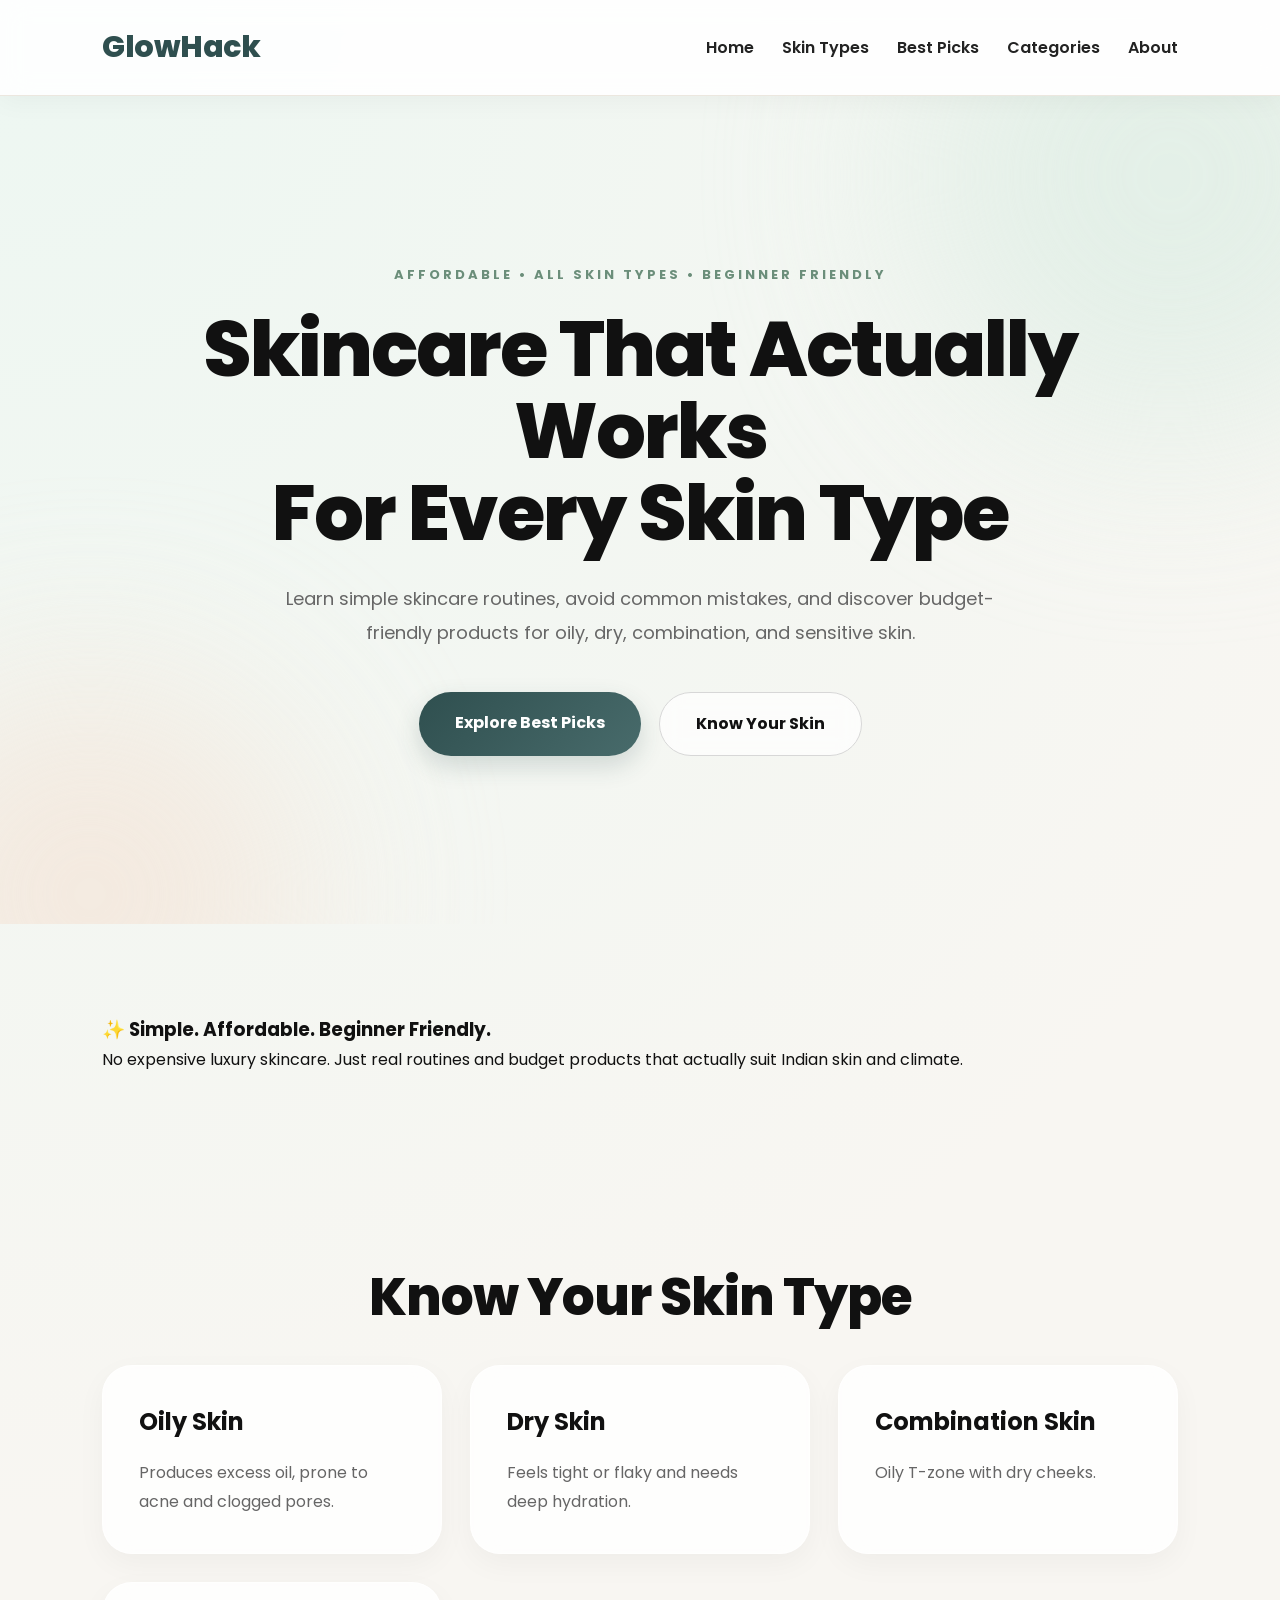
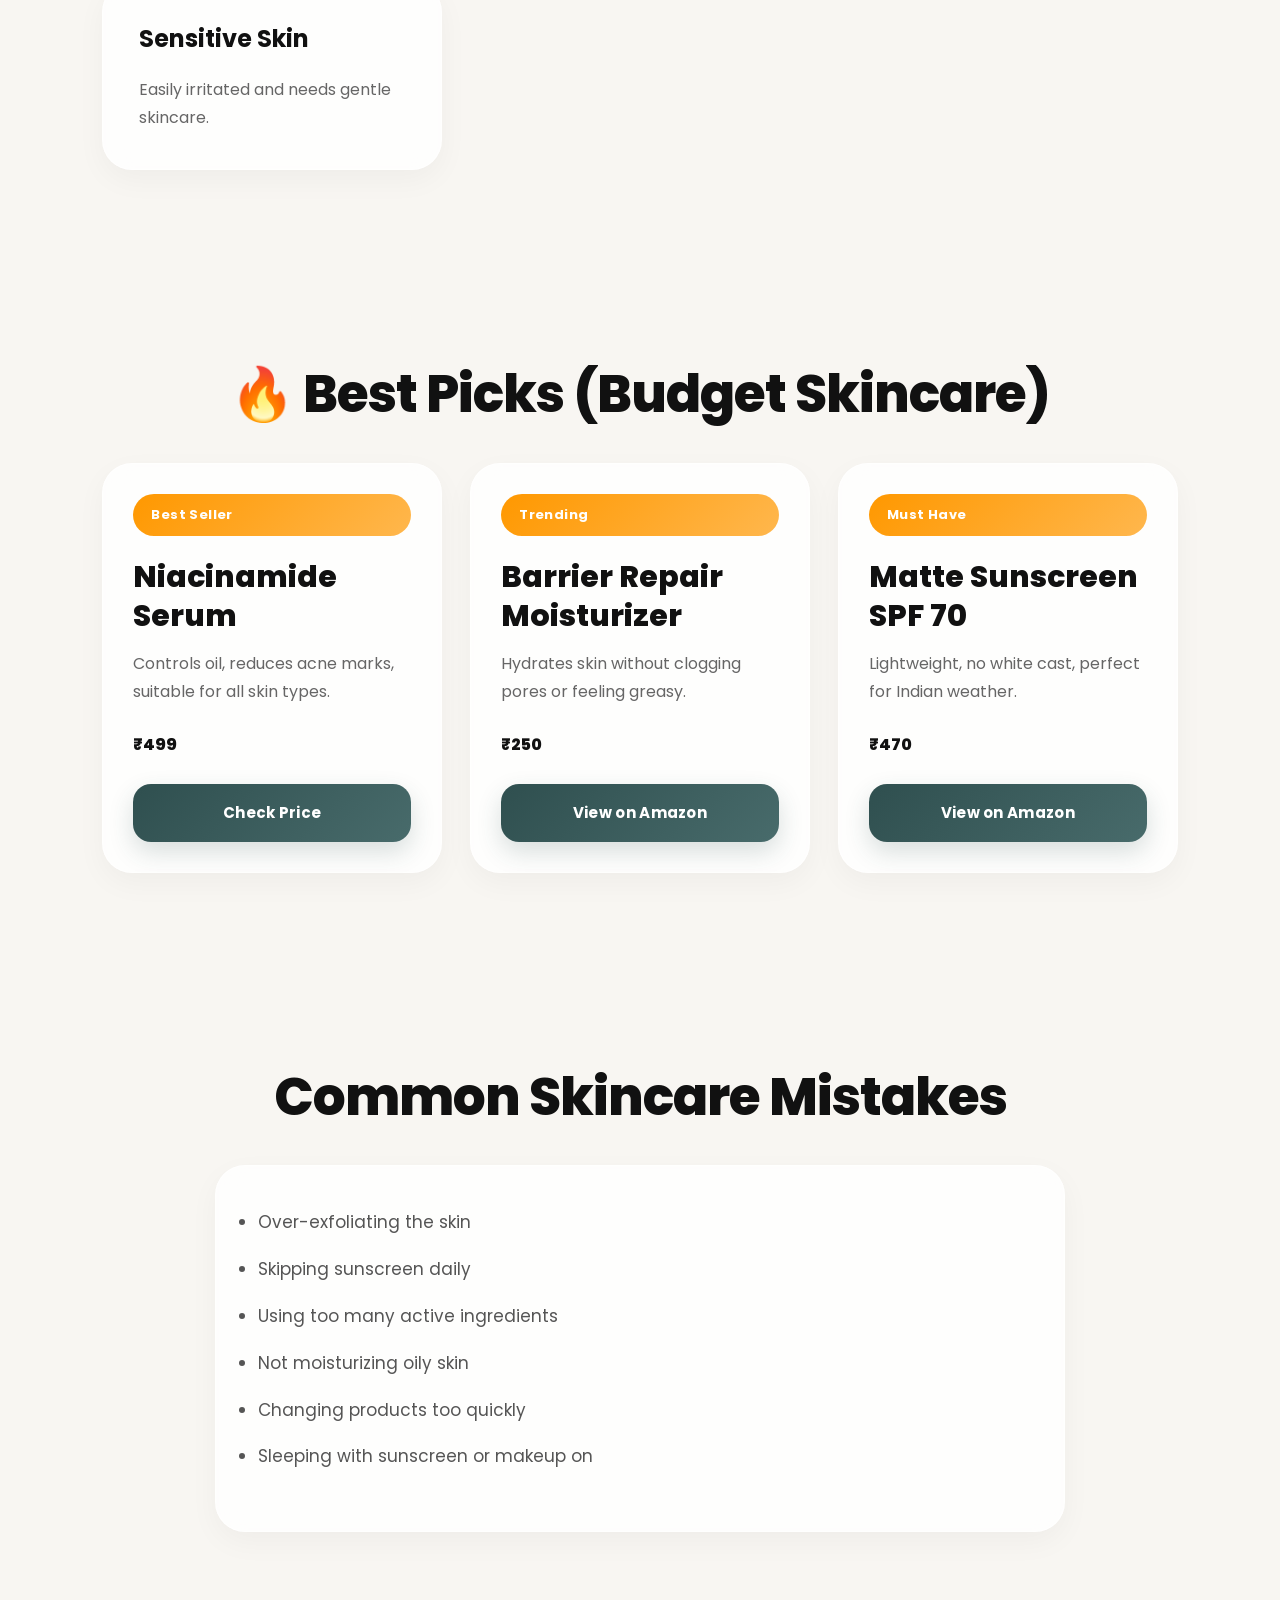
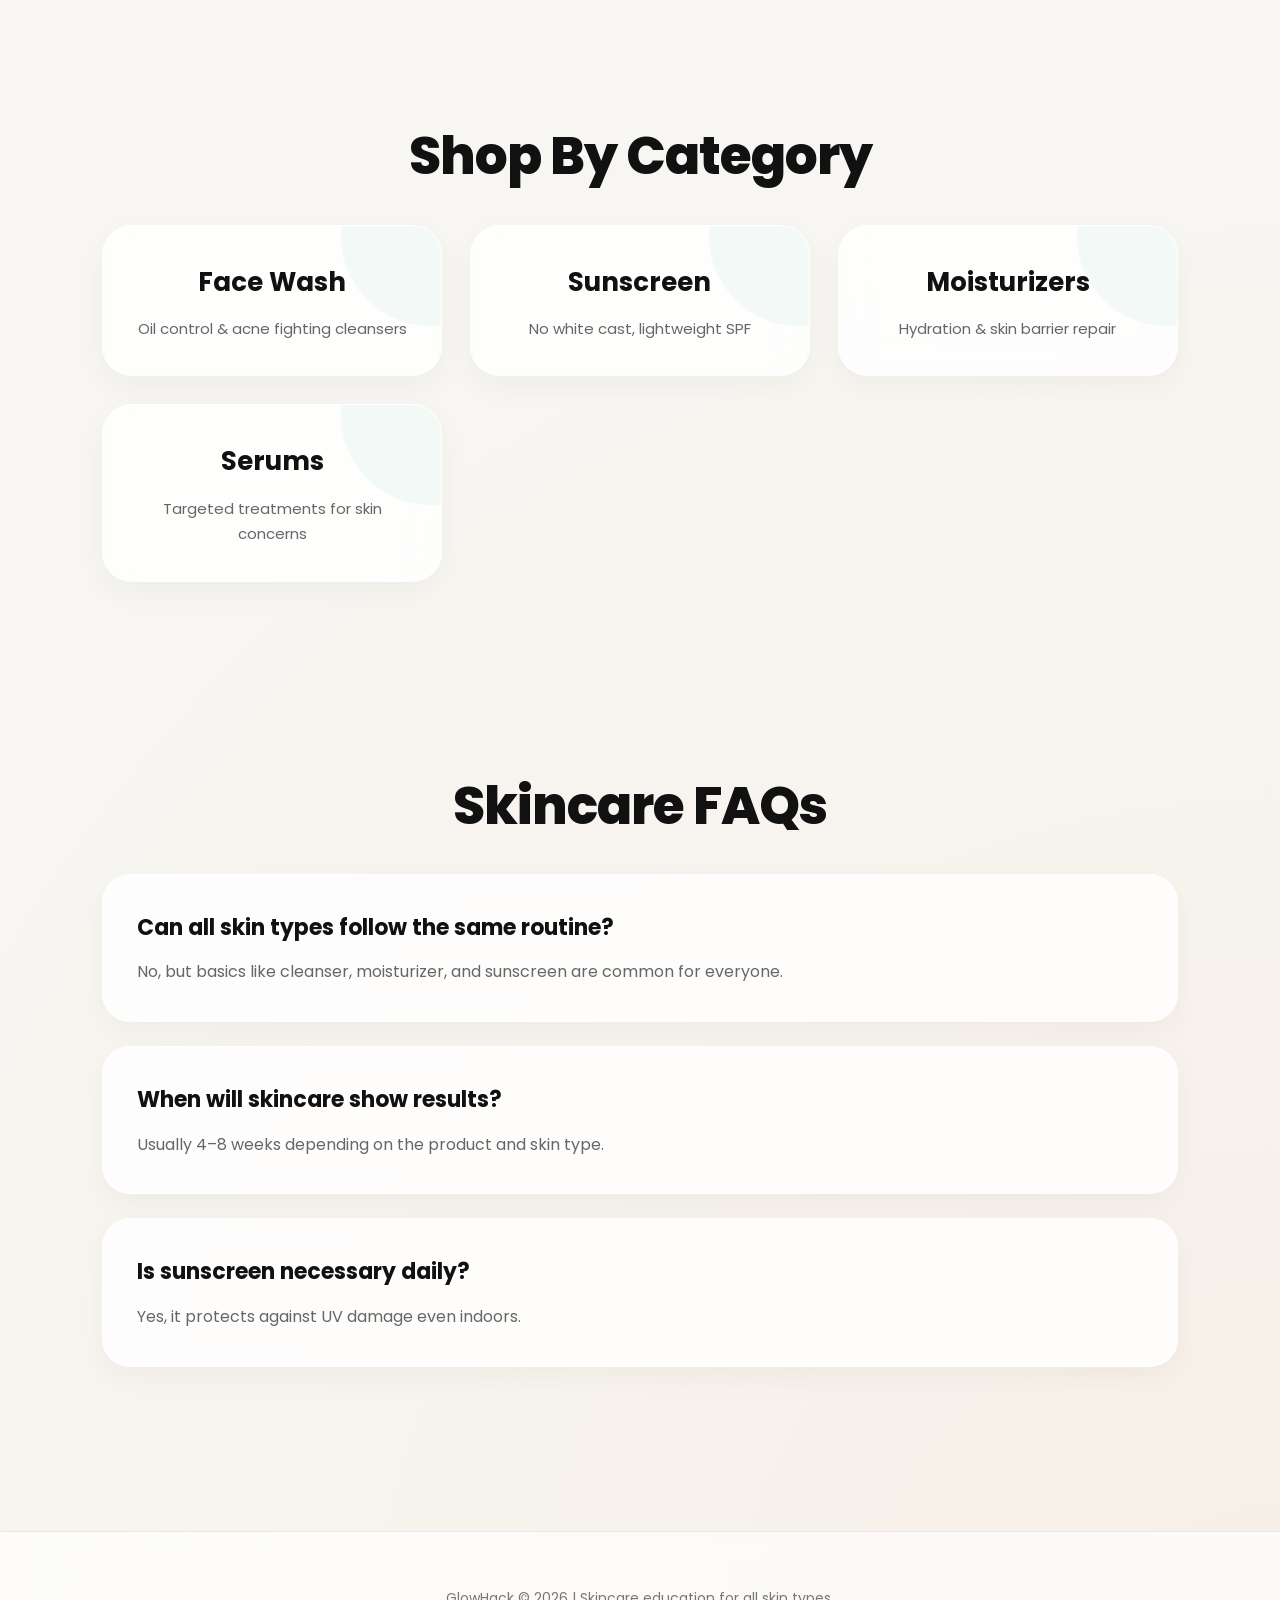
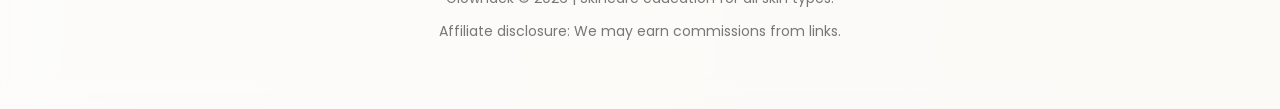
==== commit 9ccc2231: "CHANGED THE ENTIRE WEBSITE ADDED NEW TEXT AND CHANGED LITTLE DESIGNS THAT HELP THE WEBSITE TO GROW F" ====
--- a/index.html
+++ b/index.html
@@ -2,359 +2,207 @@
 <html lang="en">
 
 <head>
-
-  <meta charset="UTF-8">
-
-  <meta name="viewport" content="width=device-width, initial-scale=1.0">
-
-  <title>GlowHack_14 | Affordable Skincare</title>
+  <meta charset="UTF-8" />
+  <meta name="viewport" content="width=device-width, initial-scale=1.0" />
+
+  <title>Affordable Skincare for All Skin Types | GlowHack</title>
 
   <meta name="description"
-    content="Affordable skincare recommendations for Indian skin. Learn about skin types, SPF, beginner skincare routines and budget friendly skincare products.">
-
-  <!-- CSS -->
+    content="Affordable skincare for all skin types - oily, dry, combination & sensitive skin. Learn routines, mistakes to avoid, and budget-friendly product recommendations for Indian skin.">
+
   <link rel="stylesheet" href="style.css">
 
-  <!-- Google Fonts -->
   <link rel="preconnect" href="https://fonts.googleapis.com">
-
   <link rel="preconnect" href="https://fonts.gstatic.com" crossorigin>
 
-  <link
-    href="https://fonts.googleapis.com/css2?family=Poppins:wght@300;400;500;600;700&display=swap"
+  <link href="https://fonts.googleapis.com/css2?family=Poppins:wght@300;400;500;600;700&display=swap"
     rel="stylesheet">
-
 </head>
 
 <body>
 
   <!-- NAVBAR -->
-<header>
-
-  <nav class="navbar">
-
-    <h1 class="logo">GlowHack_14</h1>
-
-    <div class="nav-links">
-
-      <a href="index.html">Home</a>
-
-      <a href="#skin-types">Skin Types</a>
-
-      <a href="#products">Products</a>
-
-      <a href="about.html">About</a>
-
-    </div>
-
-  </nav>
-
-</header>
-
-  <!-- HERO SECTION -->
+  <header>
+    <nav class="navbar">
+      <h1 class="logo">GlowHack</h1>
+
+      <div class="nav-links">
+        <a href="index.html">Home</a>
+        <a href="#skin-types">Skin Types</a>
+        <a href="#best-picks">Best Picks</a>
+        <a href="#categories">Categories</a>
+        <a href="about.html">About</a>
+      </div>
+    </nav>
+  </header>
+
+  <!-- HERO -->
   <section class="hero">
-
     <div class="hero-content">
 
-      <p class="mini-text">
-        AFFORDABLE • EDUCATIONAL • BEGINNER FRIENDLY
+      <p class="mini-text">AFFORDABLE • ALL SKIN TYPES • BEGINNER FRIENDLY</p>
+
+      <h1>Skincare That Actually Works<br>For Every Skin Type</h1>
+
+      <p class="hero-description">
+        Learn simple skincare routines, avoid common mistakes,
+        and discover budget-friendly products for oily, dry, combination, and sensitive skin.
       </p>
 
-      <h1>
-        Affordable Skincare <br>
-        That Actually Works.
-      </h1>
-
-      <p class="hero-description">
-
-        Learn skincare basics, understand your skin type,
-        and discover affordable products made for Indian skin.
-
+      <div class="hero-buttons">
+        <a href="#best-picks" class="hero-btn">Explore Best Picks</a>
+        <a href="#skin-types" class="secondary-btn">Know Your Skin</a>
+      </div>
+
+    </div>
+  </section>
+
+  <!-- TRUST -->
+  <section class="trust-section">
+    <div class="trust-box">
+      <h3>✨ Simple. Affordable. Beginner Friendly.</h3>
+      <p>
+        No expensive luxury skincare. Just real routines and budget products
+        that actually suit Indian skin and climate.
       </p>
-
-      <div class="hero-buttons">
-
-        <a href="#products" class="hero-btn">
-          Explore Products
-        </a>
-
-        <a href="#routine" class="secondary-btn">
-          Beginner Routine
-        </a>
-
-      </div>
-
-    </div>
-
-  </section>
-
-  <!-- TRUST SECTION -->
-  <section class="trust-section">
-
-    <div class="trust-box">
-
-      <h3>✨ Real Products. Real Results.</h3>
-
-      <p>
-
-        No expensive luxury skincare.
-        Just beginner-friendly products and skincare knowledge
-        for Indian weather and skin concerns.
-
-      </p>
-
-    </div>
-
+    </div>
   </section>
 
   <!-- SKIN TYPES -->
   <section class="skin-types" id="skin-types">
-
     <h2>Know Your Skin Type</h2>
 
     <div class="skin-grid">
 
       <div class="skin-card">
-
         <h3>Oily Skin</h3>
-
-        <p>
-          Skin becomes greasy quickly and is more prone to acne,
-          clogged pores and excess shine.
-        </p>
-
-      </div>
-
-      <div class="skin-card">
-
+        <p>Produces excess oil, prone to acne and clogged pores.</p>
+      </div>
+
+      <div class="skin-card">
         <h3>Dry Skin</h3>
-
-        <p>
-          Skin feels tight, flaky or rough.
-          Requires hydration and barrier repair products.
-        </p>
-
-      </div>
-
-      <div class="skin-card">
-
+        <p>Feels tight or flaky and needs deep hydration.</p>
+      </div>
+
+      <div class="skin-card">
         <h3>Combination Skin</h3>
-
-        <p>
-          Oily forehead and nose with dry cheeks.
-          Needs balanced skincare products.
-        </p>
-
-      </div>
-
-      <div class="skin-card">
-
+        <p>Oily T-zone with dry cheeks.</p>
+      </div>
+
+      <div class="skin-card">
         <h3>Sensitive Skin</h3>
-
-        <p>
-          Easily irritated by fragrance or harsh ingredients.
-          Needs gentle and calming skincare.
-        </p>
-
-      </div>
-
-    </div>
-
+        <p>Easily irritated and needs gentle skincare.</p>
+      </div>
+
+    </div>
+  </section>
+
+  <!-- BEST PICKS (MONEY SECTION) -->
+  <section class="best-picks" id="best-picks">
+
+    <h2>🔥 Best Picks (Budget Skincare)</h2>
+
+    <div class="product-grid">
+
+      <div class="product-card">
+        <span class="badge">Best Seller</span>
+        <h3>Niacinamide Serum</h3>
+        <p>Controls oil, reduces acne marks, suitable for all skin types.</p>
+        <p class="price">₹499</p>
+        <a href="#" class="buy-btn" target="_blank">Check Price</a>
+      </div>
+
+      <div class="product-card">
+        <span class="badge">Trending</span>
+        <h3>Barrier Repair Moisturizer</h3>
+        <p>Hydrates skin without clogging pores or feeling greasy.</p>
+        <p class="price">₹250</p>
+        <a href="https://amzn.to/4nBmJSo" class="buy-btn" target="_blank">View on Amazon</a>
+      </div>
+
+      <div class="product-card">
+        <span class="badge">Must Have</span>
+        <h3>Matte Sunscreen SPF 70</h3>
+        <p>Lightweight, no white cast, perfect for Indian weather.</p>
+        <p class="price">₹470</p>
+        <a href="https://amzn.to/4tNO1Xl" class="buy-btn" target="_blank">View on Amazon</a>
+      </div>
+
+    </div>
   </section>
 
   <!-- COMMON MISTAKES -->
   <section class="mistakes">
-
     <h2>Common Skincare Mistakes</h2>
-
     <ul>
-
-      <li>Using too many active ingredients together</li>
-
-      <li>Skipping sunscreen indoors</li>
-
+      <li>Over-exfoliating the skin</li>
+      <li>Skipping sunscreen daily</li>
+      <li>Using too many active ingredients</li>
+      <li>Not moisturizing oily skin</li>
       <li>Changing products too quickly</li>
-
-      <li>Over-exfoliating the skin</li>
-
-      <li>Not moisturizing oily skin</li>
-
-      <li>Sleeping with makeup or sunscreen on</li>
-
+      <li>Sleeping with sunscreen or makeup on</li>
     </ul>
-
-  </section>
-
- <section class="categories" id="products">
-
-  <h2>Shop By Category</h2>
-
-  <div class="categories-grid">
-
-    <div class="category-card">
-
-      <h3>
-        <a href="facewash.html">Face Wash</a>
-      </h3>
-
-      <p>
-        Acne fighting & oil control cleansers
-      </p>
-
-    </div>
-
-    <div class="category-card">
-
-      <h3>
-        <a href="sunscreen.html">Sunscreen</a>
-      </h3>
-
-      <p>
-        Lightweight SPF with no white cast
-      </p>
-
-    </div>
-
-    <div class="category-card">
-
-      <h3>
-        <a href="moisturizer.html">Moisturizers</a>
-      </h3>
-
-      <p>
-        Barrier repair & hydration essentials
-      </p>
-
-    </div>
-
-    <div class="category-card">
-
-      <h3>
-        <a href="serum.html">Serums</a>
-      </h3>
-
-      <p>
-        Targeted treatments for specific skin concerns
-      </p>
-
-    </div>
-
-  </div>
-
-</section>
-      <!-- PRODUCT 2 -->
-      <div class="product-card">
-
-        <span class="badge">Trending</span>
-
-        <h3>Dot & Key Barrier Repair</h3>
-
-        <p>
-          Lightweight moisturizer with ceramides &
-          hyaluronic acid.
-        </p>
-
-        <p class="price">₹250</p>
-
-        <a href="https://amzn.to/4nBmJSo"
-          class="buy-btn"
-          target="_blank">
-
-          View On Amazon
-
-        </a>
-
-      </div>
-
-      <!-- PRODUCT 3 -->
-      <div class="product-card">
-
-        <span class="badge">Best Seller</span>
-
-        <h3>Foxtale SPF 70</h3>
-
-        <p>
-          Matte sunscreen suitable for oily skin
-          and humid weather.
-        </p>
-
-        <p class="price">₹470</p>
-
-        <a href="https://amzn.to/4tNO1Xl"
-          class="buy-btn"
-          target="_blank">
-
-          View On Amazon
-
-        </a>
-
-      </div>
-
-    </div>
-
-  </section>
-
-  <!-- FAQ SECTION -->
+  </section>
+
+  <!-- CATEGORIES -->
+  <section class="categories" id="categories">
+
+    <h2>Shop By Category</h2>
+
+    <div class="categories-grid">
+
+      <div class="category-card">
+        <h3><a href="facewash.html">Face Wash</a></h3>
+        <p>Oil control & acne fighting cleansers</p>
+      </div>
+
+      <div class="category-card">
+        <h3><a href="sunscreen.html">Sunscreen</a></h3>
+        <p>No white cast, lightweight SPF</p>
+      </div>
+
+      <div class="category-card">
+        <h3><a href="moisturizer.html">Moisturizers</a></h3>
+        <p>Hydration & skin barrier repair</p>
+      </div>
+
+      <div class="category-card">
+        <h3><a href="serum.html">Serums</a></h3>
+        <p>Targeted treatments for skin concerns</p>
+      </div>
+
+    </div>
+
+  </section>
+
+  <!-- FAQ -->
   <section class="faq">
-
     <h2>Skincare FAQs</h2>
 
     <div class="faq-box">
-
-      <h3>Can teenagers start skincare?</h3>
-
-      <p>
-        Yes. A simple routine with cleanser,
-        moisturizer and sunscreen is enough for beginners.
-      </p>
-
+      <h3>Can all skin types follow the same routine?</h3>
+      <p>No, but basics like cleanser, moisturizer, and sunscreen are common for everyone.</p>
     </div>
 
     <div class="faq-box">
-
-      <h3>Is sunscreen necessary indoors?</h3>
-
-      <p>
-        Yes, especially if sunlight enters through windows
-        or you spend time near screens.
-      </p>
-
+      <h3>When will skincare show results?</h3>
+      <p>Usually 4–8 weeks depending on the product and skin type.</p>
     </div>
 
     <div class="faq-box">
-
-      <h3>How long does skincare take to show results?</h3>
-
-      <p>
-        Most skincare products take around 4–8 weeks
-        to show visible improvements.
-      </p>
-
+      <h3>Is sunscreen necessary daily?</h3>
+      <p>Yes, it protects against UV damage even indoors.</p>
     </div>
 
   </section>
 
   <!-- FOOTER -->
   <footer>
-
-    <p>
-
-      GlowHack_14 © 2026 |
-      Educational skincare content for beginners.
-
-    </p>
-
-    <p>
-
-      As an Amazon Associate, I earn from qualifying purchases.
-
-    </p>
-
+    <p>GlowHack © 2026 | Skincare education for all skin types.</p>
+    <p>Affiliate disclosure: We may earn commissions from links.</p>
   </footer>
 
-  <!-- JS -->
   <script src="script.js"></script>
 
 </body>
-
 </html>
--- a/style.css
+++ b/style.css
@@ -16,10 +16,36 @@
 
 body{
   font-family:'Poppins',sans-serif;
-  background:#f8f6f2;
+
+  background:
+  radial-gradient(circle at top left,#edf7f2 0%,transparent 30%),
+  radial-gradient(circle at bottom right,#f6efe7 0%,transparent 30%),
+  #f8f6f2;
+
   color:#111;
   overflow-x:hidden;
   line-height:1.7;
+}
+
+/* =========================
+   GENERAL
+========================= */
+
+section{
+  padding:90px 8%;
+  animation:fadeUp 0.8s ease;
+}
+
+@keyframes fadeUp{
+  from{
+    opacity:0;
+    transform:translateY(30px);
+  }
+
+  to{
+    opacity:1;
+    transform:translateY(0);
+  }
 }
 
 /* =========================
@@ -31,20 +57,27 @@
   display:flex;
   justify-content:space-between;
   align-items:center;
+
   padding:22px 8%;
-  background:rgba(255,255,255,0.92);
-  backdrop-filter:blur(12px);
+
+  background:rgba(255,255,255,0.88);
+
+  backdrop-filter:blur(14px);
+
   position:sticky;
   top:0;
   z-index:1000;
+
   border-bottom:1px solid #ece7df;
+
+  box-shadow:0 6px 25px rgba(0,0,0,0.04);
 }
 
 .logo{
-  font-size:28px;
-  font-weight:700;
+  font-size:30px;
+  font-weight:800;
   color:#2f4f4f;
-  letter-spacing:0.5px;
+  letter-spacing:-0.5px;
 }
 
 .nav-links{
@@ -60,6 +93,23 @@
   position:relative;
 }
 
+.nav-links a::after{
+  content:'';
+  position:absolute;
+  left:0;
+  bottom:-6px;
+
+  width:0%;
+  height:2px;
+
+  background:#486b6b;
+  transition:0.3s ease;
+}
+
+.nav-links a:hover::after{
+  width:100%;
+}
+
 .nav-links a:hover{
   color:#486b6b;
 }
@@ -69,16 +119,64 @@
 ========================= */
 
 .hero{
-  min-height:90vh;
+  min-height:92vh;
+
   display:flex;
   justify-content:center;
   align-items:center;
+
   text-align:center;
+
   padding:100px 8%;
+
+  position:relative;
+  overflow:hidden;
+}
+
+.hero::before{
+  content:'';
+
+  position:absolute;
+
+  width:520px;
+  height:520px;
+
+  background:#dfeee5;
+
+  border-radius:50%;
+
+  top:-180px;
+  right:-150px;
+
+  filter:blur(100px);
+
+  opacity:0.8;
+}
+
+.hero::after{
+  content:'';
+
+  position:absolute;
+
+  width:420px;
+  height:420px;
+
+  background:#f4e6da;
+
+  border-radius:50%;
+
+  bottom:-180px;
+  left:-120px;
+
+  filter:blur(100px);
+
+  opacity:0.8;
 }
 
 .hero-content{
   max-width:950px;
+  position:relative;
+  z-index:2;
 }
 
 .mini-text{
@@ -95,13 +193,14 @@
   margin-bottom:28px;
   color:#111;
   font-weight:800;
+  letter-spacing:-2px;
 }
 
 .hero-description{
   font-size:18px;
   color:#666;
   line-height:1.9;
-  max-width:700px;
+  max-width:720px;
   margin:auto;
 }
 
@@ -113,35 +212,53 @@
   display:flex;
   justify-content:center;
   gap:18px;
-  margin-top:38px;
+  margin-top:42px;
   flex-wrap:wrap;
 }
 
 .hero-btn{
-  padding:16px 34px;
+  padding:17px 36px;
   border-radius:50px;
+
   text-decoration:none;
-  background:#2f4f4f;
+
+  background:linear-gradient(135deg,#2f4f4f,#486b6b);
+
   color:white;
-  font-weight:600;
-  transition:0.3s ease;
-  box-shadow:0 8px 25px rgba(47,79,79,0.15);
+
+  font-weight:700;
+
+  transition:0.35s ease;
+
+  box-shadow:
+  0 10px 25px rgba(47,79,79,0.18);
 }
 
 .hero-btn:hover{
-  background:#486b6b;
-  transform:translateY(-3px);
+  transform:translateY(-3px) scale(1.02);
+
+  box-shadow:
+  0 18px 35px rgba(47,79,79,0.24);
 }
 
 .secondary-btn{
-  padding:16px 34px;
+  padding:17px 36px;
+
   border-radius:50px;
+
   text-decoration:none;
+
   border:1px solid #d7d7d7;
+
   color:#111;
-  font-weight:600;
-  transition:0.3s ease;
-  background:white;
+
+  font-weight:700;
+
+  transition:0.35s ease;
+
+  background:rgba(255,255,255,0.7);
+
+  backdrop-filter:blur(10px);
 }
 
 .secondary-btn:hover{
@@ -150,18 +267,8 @@
 }
 
 /* =========================
-   GENERAL SECTIONS
-========================= */
-
-.skin-types,
-.spf-guide,
-.routine-table,
-.mistakes,
-.categories,
-.featured-products,
-.faq{
-  padding:90px 8%;
-}
+   HEADINGS
+========================= */
 
 .skin-types h2,
 .spf-guide h2,
@@ -169,17 +276,20 @@
 .mistakes h2,
 .categories h2,
 .featured-products h2,
+.best-picks h2,
 .faq h2{
   text-align:center;
-  font-size:48px;
+
+  font-size:52px;
+
   margin-bottom:24px;
+
   color:#111;
+
   font-weight:800;
-}
-
-/* =========================
-   SUBTITLE
-========================= */
+
+  letter-spacing:-1px;
+}
 
 .section-subtitle{
   text-align:center;
@@ -193,129 +303,115 @@
    TRUST SECTION
 ========================= */
 
-.trust-section{
-  padding:0 8% 80px;
-}
-
-.trust-box{
-  background:white;
-  border:1px solid #ece7df;
-  padding:40px;
-  border-radius:28px;
-  max-width:900px;
-  margin:auto;
-  text-align:center;
-  box-shadow:0 5px 20px rgba(0,0,0,0.03);
-}
-
-.trust-box h3{
-  font-size:28px;
-  margin-bottom:14px;
-}
-
-.trust-box p{
+.trust-item{
+  background: linear-gradient(135deg,#ffffff,#f4f7f5);
+  border: 1px solid rgba(47,79,79,0.12);
+  padding: 16px 26px;
+  border-radius: 60px;
+  font-weight: 700;
+  font-size: 14px;
+  color: #2f4f4f;
+  box-shadow:
+    0 10px 25px rgba(47,79,79,0.08),
+    inset 0 1px 0 rgba(255,255,255,0.8);
+  transition: 0.3s ease;
+  letter-spacing: 0.3px;
+  backdrop-filter: blur(10px);
+}
+
+.trust-item:hover{
+  transform: translateY(-4px);
+  box-shadow:
+    0 16px 35px rgba(47,79,79,0.12);
+}
+/* =========================
+   SKIN GRID
+========================= */
+
+.skin-grid{
+  display:grid;
+  grid-template-columns:repeat(auto-fit,minmax(250px,1fr));
+  gap:28px;
+}
+
+.skin-card{
+  background:rgba(255,255,255,0.82);
+
+  backdrop-filter:blur(14px);
+
+  border:1px solid rgba(255,255,255,0.6);
+
+  border-radius:30px;
+
+  padding:36px;
+
+  transition:0.35s ease;
+
+  box-shadow:
+  0 10px 30px rgba(0,0,0,0.04);
+}
+
+.skin-card:hover{
+  transform:translateY(-10px);
+
+  box-shadow:
+  0 20px 50px rgba(0,0,0,0.08);
+}
+
+.skin-card h3{
+  font-size:24px;
+  margin-bottom:16px;
+}
+
+.skin-card p{
   color:#666;
   line-height:1.8;
-  font-size:16px;
-}
-
-/* =========================
-   TABLES
-========================= */
-
-table{
-  width:100%;
-  border-collapse:collapse;
-  background:white;
-  border-radius:22px;
-  overflow:hidden;
-  box-shadow:0 5px 20px rgba(0,0,0,0.03);
-}
-
-th{
-  background:#2f4f4f;
-  color:white;
-  padding:20px;
-  font-size:16px;
-  font-weight:700;
-}
-
-td{
-  padding:18px;
-  border-bottom:1px solid #ece7df;
-  text-align:center;
-  color:#555;
-}
-
-tr:last-child td{
-  border-bottom:none;
 }
 
 /* =========================
    PRODUCT GRID
 ========================= */
 
-.product-grid {
-  display: grid;
-  grid-template-columns: repeat(auto-fit, minmax(250px, 1fr));
-  gap: 20px;
-  align-items: stretch;
+.product-grid{
+  display:grid;
+  grid-template-columns:repeat(auto-fit,minmax(280px,1fr));
+  gap:28px;
+  align-items:stretch;
 }
 
 /* =========================
    PRODUCT CARD
 ========================= */
 
-.product-card {
-  background: #fff;
-  padding: 20px;
-  border-radius: 12px;
-  display: flex;
-  flex-direction: column;
-  justify-content: space-between;
-  height: 100%;
-  box-shadow: 0 4px 12px rgba(0,0,0,0.1);
-}
-
-.product-card h3 {
-  min-height: 50px; /* keeps titles equal height */
-}
-
-.product-card p {
-  flex-grow: 1;
-}
-
-/* =========================
-   BADGES
-========================= */
-
-.badge{
-  display:inline-block;
-  padding:10px 18px;
-  border-radius:50px;
-  font-size:13px;
-  font-weight:700;
-  margin-bottom:22px;
-  color:white;
-  background:#ff9800;
-  letter-spacing:0.4px;
-}
-
-.blue-badge{
-  background:#2196f3;
-}
-
-.green-badge{
-  background:#43a047;
-}
-
-.orange-badge{
-  background:#fb8c00;
-}
-
-/* =========================
-   PRODUCT TITLES
-========================= */
+.product-card{
+  background:rgba(255,255,255,0.82);
+
+  backdrop-filter:blur(14px);
+
+  padding:30px;
+
+  border-radius:30px;
+
+  display:flex;
+  flex-direction:column;
+  justify-content:space-between;
+
+  height:100%;
+
+  border:1px solid rgba(255,255,255,0.6);
+
+  box-shadow:
+  0 10px 30px rgba(0,0,0,0.04);
+
+  transition:0.35s ease;
+}
+
+.product-card:hover{
+  transform:translateY(-10px);
+
+  box-shadow:
+  0 20px 50px rgba(0,0,0,0.08);
+}
 
 .product-card h3{
   font-size:30px;
@@ -325,21 +421,33 @@
   font-weight:800;
 }
 
-/* =========================
-   PRODUCT TEXT
-========================= */
-
 .product-card p{
   color:#666;
   line-height:1.8;
   font-size:16px;
 }
 
-.skin-type{
+/* =========================
+   BADGES
+========================= */
+
+.badge{
+  display:inline-block;
+
+  padding:10px 18px;
+
+  border-radius:50px;
+
+  font-size:13px;
   font-weight:700;
-  color:#2f4f4f !important;
-  margin-bottom:12px;
-  font-size:15px;
+
+  margin-bottom:22px;
+
+  color:white;
+
+  background:linear-gradient(135deg,#ff9800,#ffb74d);
+
+  letter-spacing:0.4px;
 }
 
 /* =========================
@@ -355,9 +463,13 @@
 
 .product-features span{
   background:#f3f5f4;
+
   border:1px solid #ece7df;
+
   padding:8px 14px;
+
   border-radius:40px;
+
   font-size:13px;
   font-weight:600;
   color:#333;
@@ -368,7 +480,7 @@
 ========================= */
 
 .price{
-  font-size:36px;
+  font-size:38px;
   font-weight:800;
   color:#111 !important;
   margin-top:24px;
@@ -381,60 +493,42 @@
 .buy-btn{
   display:inline-block;
   width:100%;
+
   margin-top:24px;
+
   padding:16px 24px;
-  border-radius:16px;
-  background:#111;
+
+  border-radius:18px;
+
+  background:linear-gradient(135deg,#2f4f4f,#486b6b);
+
   color:white;
+
   text-decoration:none;
+
   font-weight:700;
+
   text-align:center;
-  transition:0.3s ease;
+
+  transition:0.35s ease;
+
   font-size:15px;
+
   letter-spacing:0.3px;
+
+  box-shadow:
+  0 10px 25px rgba(47,79,79,0.18);
 }
 
 .buy-btn:hover{
-  background:#2f4f4f;
-  transform:translateY(-2px);
-}
-
-/* =========================
-   SKIN GRID
-========================= */
-
-.skin-grid{
-  display:grid;
-  grid-template-columns:repeat(auto-fit,minmax(250px,1fr));
-  gap:28px;
-}
-
-.skin-card{
-  background:white;
-  border:1px solid #ece7df;
-  border-radius:28px;
-  padding:34px;
-  transition:0.35s ease;
-  box-shadow:0 5px 20px rgba(0,0,0,0.03);
-}
-
-.skin-card:hover{
-  transform:translateY(-8px);
-  box-shadow:0 14px 35px rgba(0,0,0,0.06);
-}
-
-.skin-card h3{
-  font-size:24px;
-  margin-bottom:16px;
-}
-
-.skin-card p{
-  color:#666;
-  line-height:1.8;
-}
-
-/* =========================
-   CATEGORIES SECTION - NEW
+  transform:translateY(-3px) scale(1.02);
+
+  box-shadow:
+  0 18px 35px rgba(47,79,79,0.24);
+}
+
+/* =========================
+   CATEGORIES
 ========================= */
 
 .categories-grid{
@@ -444,21 +538,56 @@
 }
 
 .category-card{
-  background:white;
-  border:1px solid #ece7df;
-  border-radius:28px;
-  padding:32px;
+  position:relative;
+  overflow:hidden;
+
+  background:rgba(255,255,255,0.82);
+
+  backdrop-filter:blur(14px);
+
+  border:1px solid rgba(255,255,255,0.6);
+
+  border-radius:30px;
+
+  padding:34px;
+
   text-align:center;
+
   transition:0.35s ease;
-  box-shadow:0 5px 20px rgba(0,0,0,0.03);
+
+  box-shadow:
+  0 10px 30px rgba(0,0,0,0.04);
+}
+
+.category-card::before{
+  content:'';
+
+  position:absolute;
+
+  width:180px;
+  height:180px;
+
+  background:#edf7f2;
+
+  border-radius:50%;
+
+  top:-80px;
+  right:-80px;
+
+  opacity:0.7;
 }
 
 .category-card:hover{
-  transform:translateY(-8px);
-  box-shadow:0 14px 35px rgba(0,0,0,0.06);
+  transform:translateY(-10px);
+
+  box-shadow:
+  0 20px 50px rgba(0,0,0,0.08);
 }
 
 .category-card h3{
+  position:relative;
+  z-index:2;
+
   font-size:26px;
   margin-bottom:12px;
   color:#111;
@@ -476,46 +605,35 @@
 }
 
 .category-card p{
+  position:relative;
+  z-index:2;
+
   color:#666;
   font-size:15px;
   line-height:1.7;
 }
 
 /* =========================
-   TRUST BADGES
-========================= */
-
-.trust-badges{
-  display:flex;
-  justify-content:center;
-  gap:16px;
-  flex-wrap:wrap;
-  margin-top:50px;
-}
-
-.trust-item{
-  background:white;
-  border:2px solid #ece7df;
-  padding:14px 22px;
-  border-radius:50px;
-  font-weight:700;
-  font-size:14px;
-  color:#2f4f4f;
-  box-shadow:0 4px 12px rgba(0,0,0,0.03);
-}
-
-/* =========================
    MISTAKES
 ========================= */
 
 .mistakes ul{
   max-width:850px;
+
   margin:auto;
-  background:white;
-  padding:40px;
-  border-radius:28px;
-  border:1px solid #ece7df;
-  box-shadow:0 5px 20px rgba(0,0,0,0.03);
+
+  background:rgba(255,255,255,0.82);
+
+  backdrop-filter:blur(14px);
+
+  padding:42px;
+
+  border-radius:30px;
+
+  border:1px solid rgba(255,255,255,0.6);
+
+  box-shadow:
+  0 10px 30px rgba(0,0,0,0.04);
 }
 
 .mistakes li{
@@ -533,12 +651,20 @@
 }
 
 .faq-box{
-  background:white;
-  border:1px solid #ece7df;
+  background:rgba(255,255,255,0.82);
+
+  backdrop-filter:blur(14px);
+
+  border:1px solid rgba(255,255,255,0.6);
+
   padding:34px;
-  border-radius:24px;
+
+  border-radius:28px;
+
   margin-bottom:24px;
-  box-shadow:0 5px 20px rgba(0,0,0,0.03);
+
+  box-shadow:
+  0 10px 30px rgba(0,0,0,0.04);
 }
 
 .faq-box h3{
@@ -556,13 +682,21 @@
 ========================= */
 
 footer{
-  padding:50px 8%;
+  padding:55px 8%;
+
   text-align:center;
+
   color:#777;
+
   font-size:14px;
+
   border-top:1px solid #ece7df;
+
   margin-top:40px;
-  background:white;
+
+  background:rgba(255,255,255,0.65);
+
+  backdrop-filter:blur(12px);
 }
 
 footer p{
@@ -570,10 +704,58 @@
 }
 
 /* =========================
+   TABLES
+========================= */
+
+table{
+  width:100%;
+
+  border-collapse:collapse;
+
+  background:white;
+
+  border-radius:24px;
+
+  overflow:hidden;
+
+  box-shadow:
+  0 10px 30px rgba(0,0,0,0.04);
+}
+
+th{
+  background:#2f4f4f;
+
+  color:white;
+
+  padding:20px;
+
+  font-size:16px;
+  font-weight:700;
+}
+
+td{
+  padding:18px;
+
+  border-bottom:1px solid #ece7df;
+
+  text-align:center;
+
+  color:#555;
+}
+
+tr:last-child td{
+  border-bottom:none;
+}
+
+/* =========================
    MOBILE
 ========================= */
 
 @media(max-width:768px){
+
+  section{
+    padding:75px 6%;
+  }
 
   .navbar{
     flex-direction:column;
@@ -594,7 +776,8 @@
 
   .hero h1{
     font-size:46px;
-    line-height:1.2;
+    line-height:1.15;
+    letter-spacing:-1px;
   }
 
   .hero-description{
@@ -612,6 +795,7 @@
   .mistakes h2,
   .categories h2,
   .featured-products h2,
+  .best-picks h2,
   .faq h2{
     font-size:34px;
     line-height:1.2;
@@ -628,14 +812,16 @@
   }
 
   .product-grid,
-  .categories-grid{
+  .categories-grid,
+  .skin-grid{
     grid-template-columns:1fr;
   }
 
   .product-card,
-  .category-card{
+  .category-card,
+  .skin-card{
     padding:26px;
-    border-radius:24px;
+    border-radius:26px;
   }
 
   .product-card h3,
@@ -650,21 +836,8 @@
     line-height:1.7;
   }
 
-  .skin-type{
-    font-size:14px;
-  }
-
-  .product-features{
-    gap:8px;
-  }
-
-  .product-features span{
-    font-size:12px;
-    padding:7px 12px;
-  }
-
   .price{
-    font-size:30px;
+    font-size:32px;
   }
 
   .buy-btn{
@@ -673,24 +846,6 @@
     font-size:14px;
   }
 
-  .trust-badges{
-    flex-direction:column;
-    align-items:center;
-    gap:12px;
-  }
-
-  .trust-item{
-    width:100%;
-    text-align:center;
-    font-size:13px;
-  }
-
-  .product-card,
-  .skin-card,
-  .faq-box{
-    padding:24px;
-  }
-
   table{
     display:block;
     overflow-x:auto;
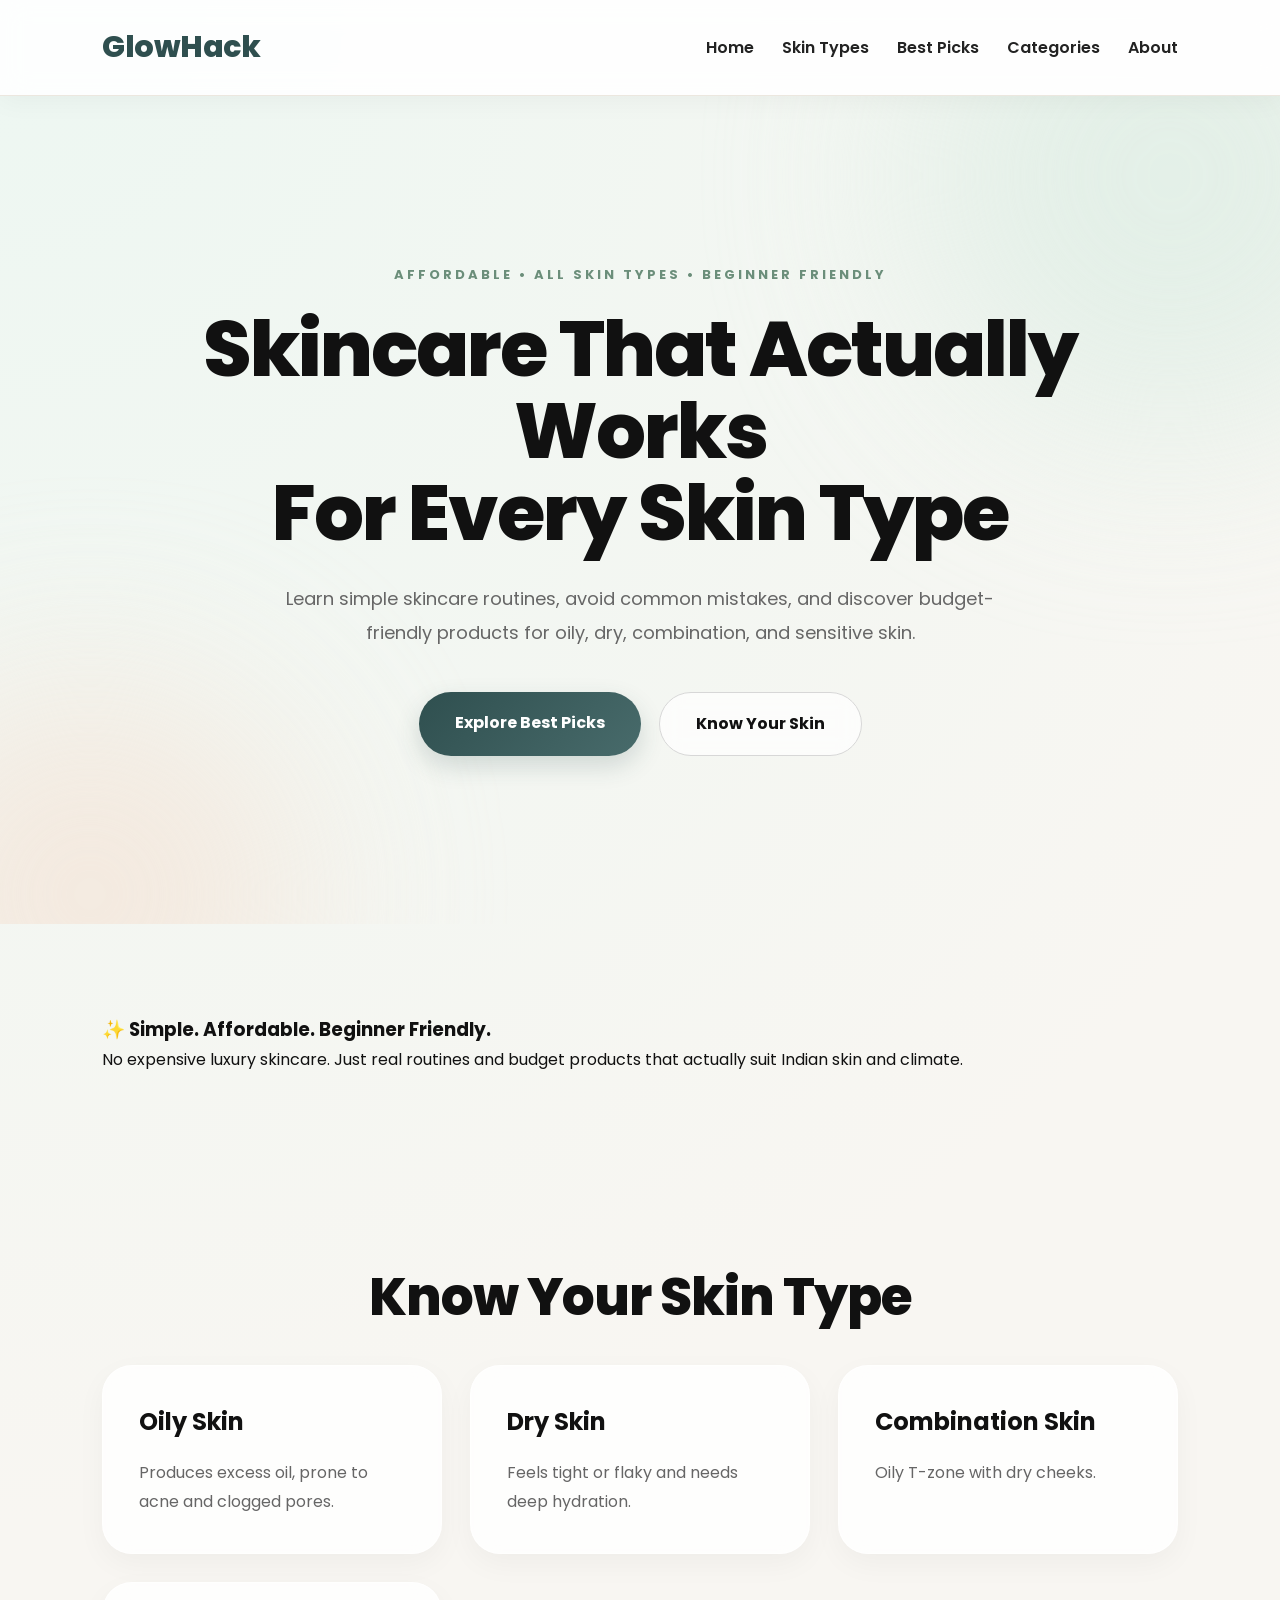
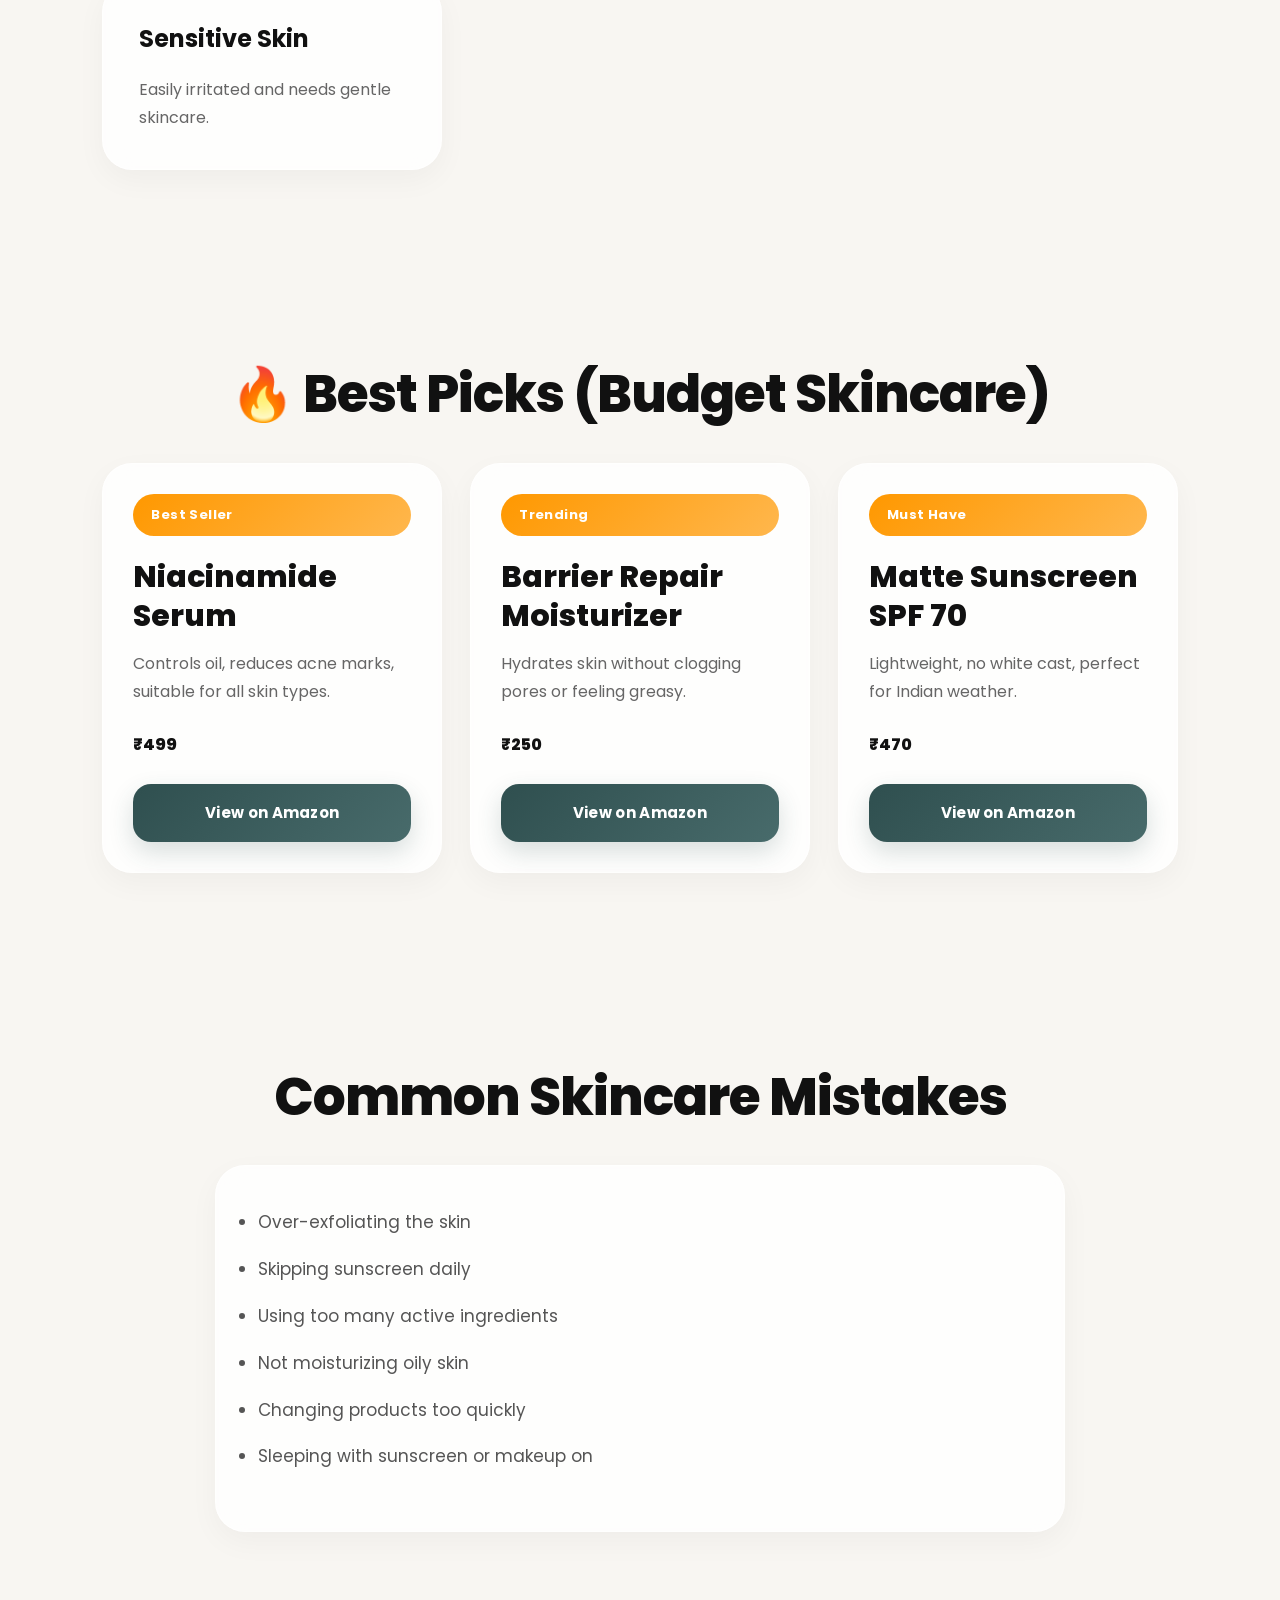
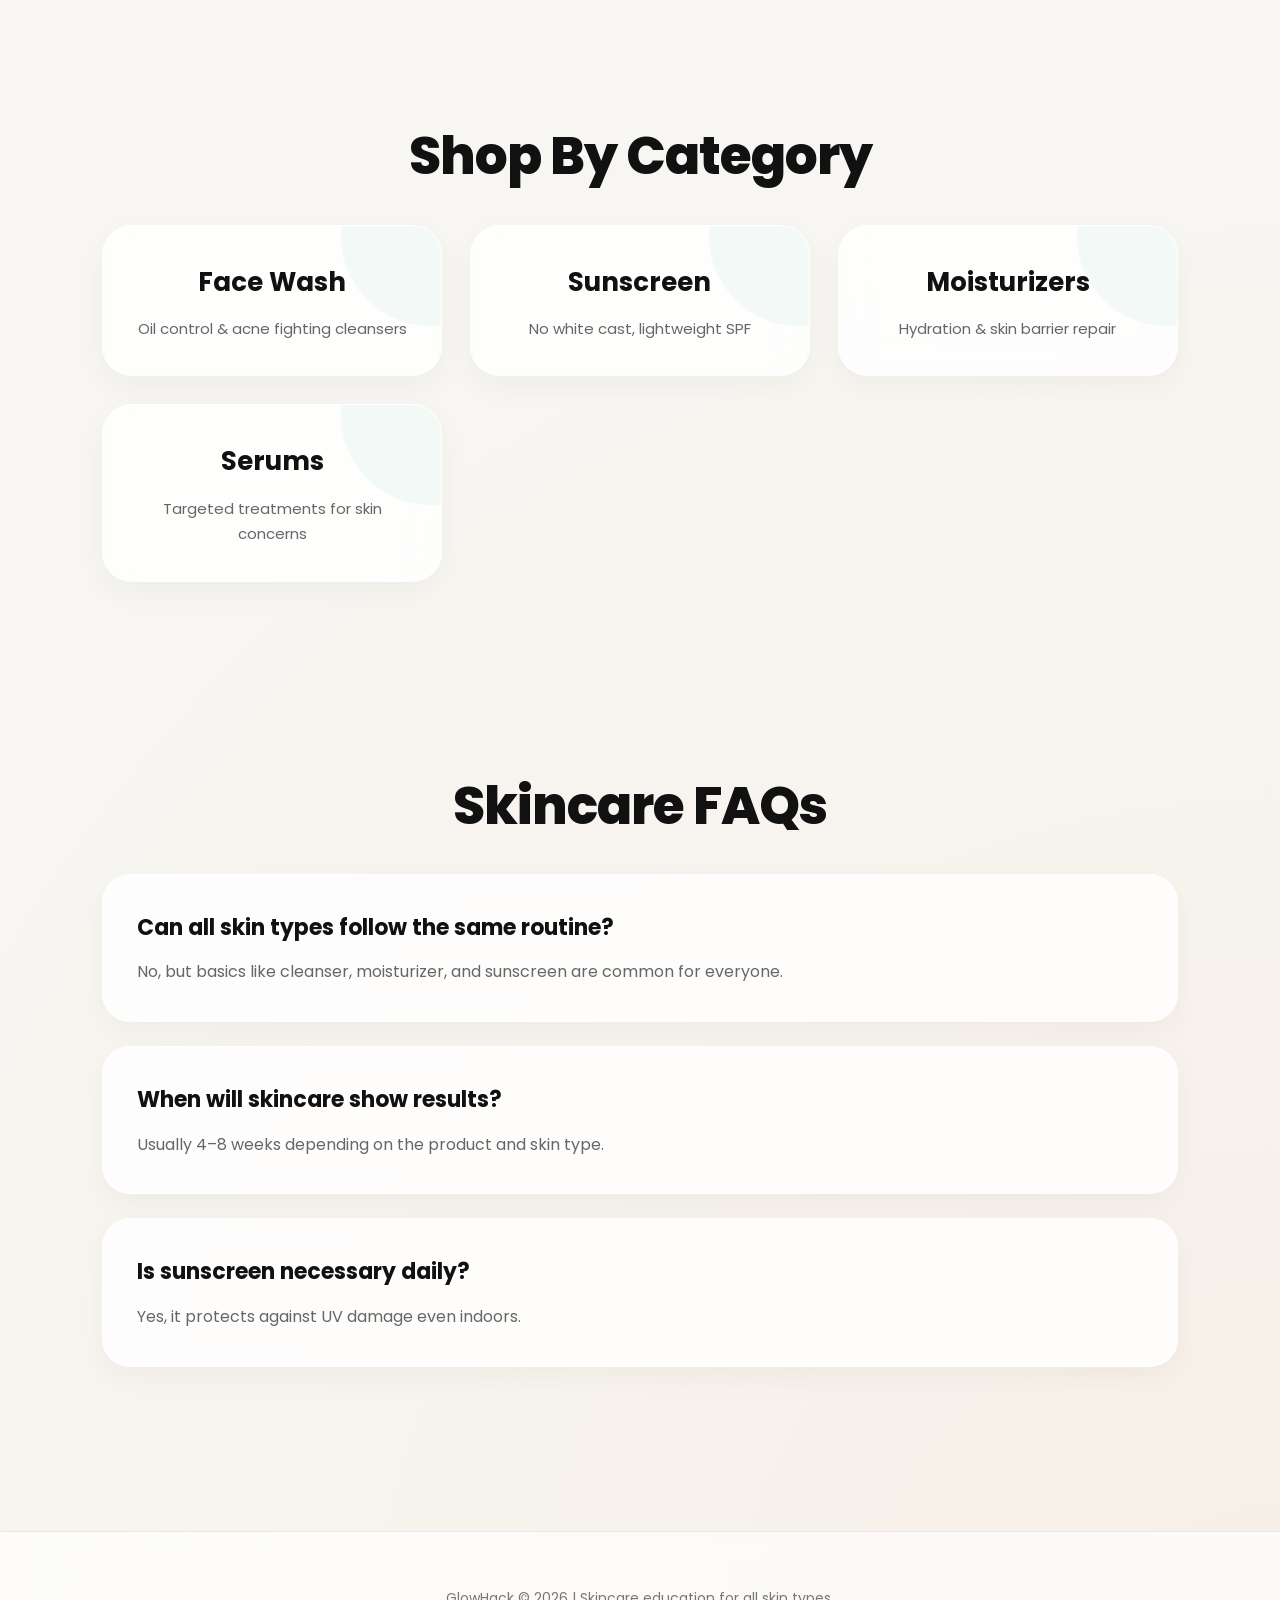
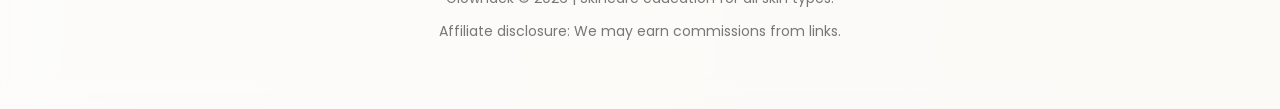
==== commit cc80c5f8: "small modification in in ndex,html" ====
--- a/index.html
+++ b/index.html
@@ -109,7 +109,7 @@
         <h3>Niacinamide Serum</h3>
         <p>Controls oil, reduces acne marks, suitable for all skin types.</p>
         <p class="price">₹499</p>
-        <a href="#" class="buy-btn" target="_blank">Check Price</a>
+        <a href="https://amzn.to/4fCV4hS" class="buy-btn" target="_blank">View on Amazon</a>
       </div>
 
       <div class="product-card">
